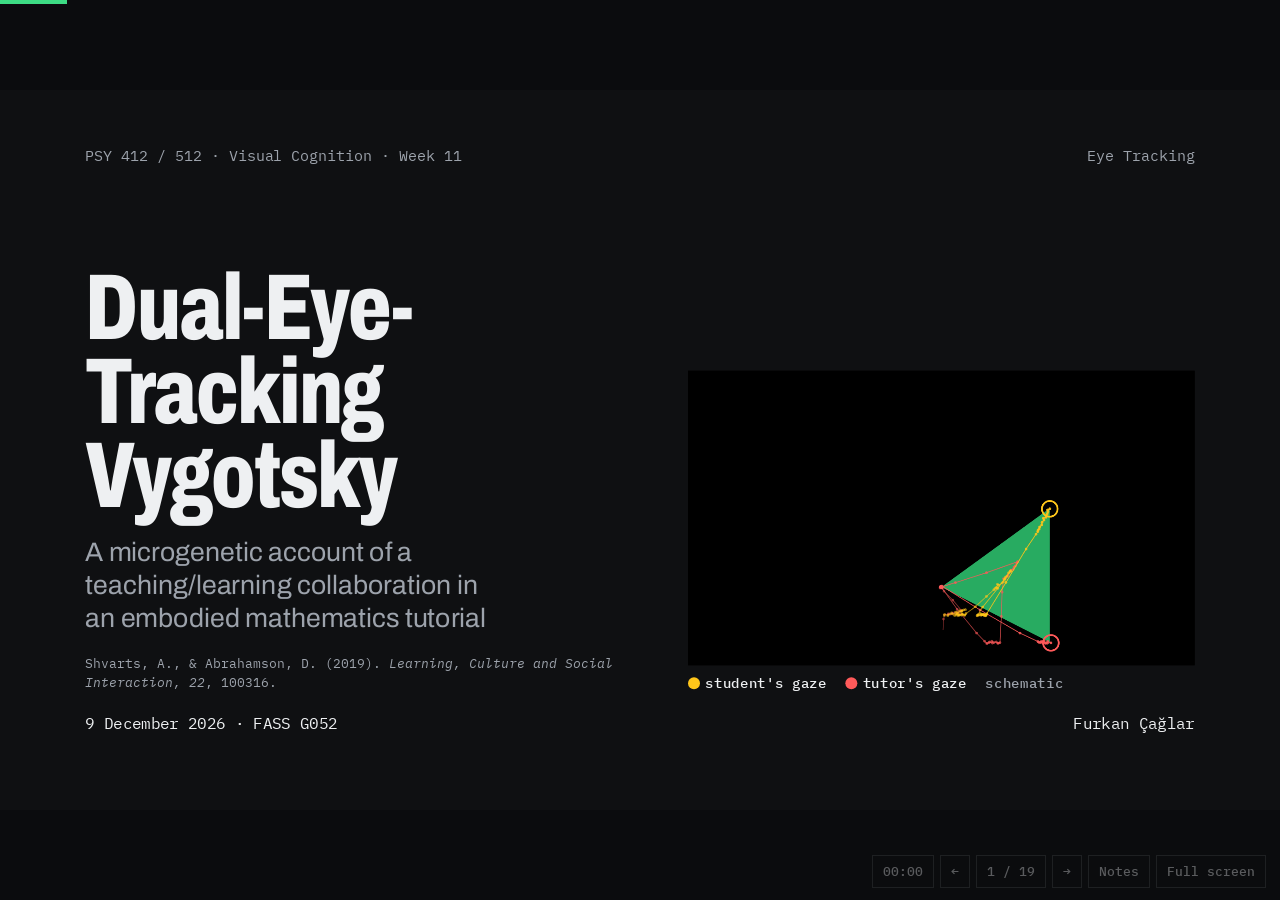
==== eye-tracking/index.html @ fb796c96 "feat: add PSY 512 interactive presentations Co-Authored-By: Claude Fable 5.2 <noreply@anthropic.com>" ====
<!doctype html>
<html lang="en" data-deck="psy512-duet">
<meta charset="utf-8">
<meta name="viewport" content="width=device-width, initial-scale=1">
<title>Dual-Eye-Tracking Vygotsky · Shvarts &amp; Abrahamson (2019)</title>
<link rel="preconnect" href="https://fonts.googleapis.com">
<link rel="preconnect" href="https://fonts.gstatic.com" crossorigin>
<link href="https://fonts.googleapis.com/css2?family=Archivo:wdth,wght@62..125,300..800&family=IBM+Plex+Mono:wght@400;500&display=swap" rel="stylesheet">
<link rel="stylesheet" href="../shared/deck.css">
<style>
  /* the paper's own colour code: student gaze yellow, tutor gaze red; triangle blue or green */
  :root { --accent: #0A7F45; --accent-d: #3DDC84; --second: #C8102E; --second-d: #FF5A5A; --stu: #9A6A00; --tut: #C8102E; --green: #2DBE6C; --blue: #2F6BFF; }
  .slide.dark { --stu: #FFC61A; --tut: #FF5A5A; }
  .stu { color: var(--stu); } .tut { color: var(--tut); }
  .dot { display: inline-block; width: 18px; height: 18px; border-radius: 50%; vertical-align: -2px; margin-right: 8px; }

  .cover { display: grid; grid-template-columns: 1fr 760px; gap: 64px; flex: 1; align-items: end; }
  .foot { display: flex; justify-content: space-between; font: 400 24px/1.3 var(--mono); }
  canvas.screen { background: #000; width: 100%; touch-action: none; }

  .road { display: grid; grid-template-columns: repeat(5, 1fr); border-top: 3px solid var(--ink); }
  .road div { padding: 20px 22px 0; border-left: 3px solid var(--ink); display: flex; flex-direction: column; gap: 10px; }
  .road div:first-child { border-left: 0; padding-left: 0; }
  .road b { font: 800 84px/.9 var(--display); font-stretch: 70%; color: var(--accent); }
  .road h3 { font: 700 34px/1.04 var(--display); font-stretch: 82%; }
  .road p { font: 400 22px/1.35 var(--body); color: var(--mute); }

  .forms { display: grid; grid-template-columns: 1fr 120px 1fr; align-items: stretch; gap: 0; }
  .forms .f { border: 3px solid var(--ink); padding: 26px 30px; display: flex; flex-direction: column; gap: 10px; }
  .forms .f.ideal { background: var(--ink); color: var(--paper); }
  .forms .f.ideal p { color: #C8CCD2; }
  .forms .f p { font: 400 25px/1.36 var(--body); color: var(--mute); }
  .forms .arrow { display: grid; place-items: center; font: 800 72px var(--display); color: var(--accent); }

  .graph { background: var(--card); border: 1px solid var(--rule); }
  .graph svg { display: block; width: 100%; height: 470px; }
  .graph .fx { transition: opacity .4s; }

  .mit { display: grid; grid-template-columns: 1fr; }
  .rq { width: 100%; border-collapse: collapse; }
  .rq th { text-align: left; font: 500 20px/1.3 var(--mono); color: var(--mute); padding: 0 28px 12px 0; border-bottom: 3px solid var(--ink); }
  .rq td { padding: 20px 28px 20px 0; border-bottom: 1px solid var(--rule); vertical-align: top; font: 400 27px/1.34 var(--body); }
  .rq td:first-child { font: 800 64px/.9 var(--display); font-stretch: 70%; color: var(--accent); width: 70px; }
  .rq td:nth-child(2) { font-weight: 650; width: 40%; }

  .chain { display: flex; align-items: center; gap: 14px; font: 500 22px var(--mono); flex-wrap: wrap; }
  .chain span { border: 2px solid var(--ink); padding: 12px 14px; }
  .chain span.t { background: var(--tut); border-color: var(--tut); color: #fff; }
  .chain span.s { background: #FFC61A; border-color: #FFC61A; color: #0F1012; }
  .chain i { font-style: normal; color: var(--mute); }

  .taskbar { display: flex; gap: 12px; align-items: center; flex-wrap: wrap; }
  .taskbar .chip { font-size: 19px; padding: 10px 14px; }
  .readout { font: 500 22px var(--mono); margin-left: auto; }
  .simhead { display: flex; justify-content: space-between; align-items: center; gap: 20px; }
  .legend { display: flex; gap: 28px; font: 500 21px var(--mono); align-items: center; }

  .talk { display: flex; flex-direction: column; gap: 10px; }
  .talk p { font: 400 25px/1.34 var(--body); padding: 12px 18px; max-width: 88%; }
  .talk .T { background: var(--tut); color: #fff; align-self: flex-start; }
  .talk .S { background: #FFC61A; color: #0F1012; align-self: flex-end; }
  .talk .note { font: 400 19px/1.4 var(--mono); color: var(--mute); padding: 0; max-width: none; }

  .model { width: 100%; border-collapse: collapse; table-layout: fixed; }
  .model th { text-align: left; vertical-align: bottom; padding: 0 20px 14px 0; border-bottom: 3px solid var(--ink); font: 700 34px/1.02 var(--display); font-stretch: 80%; }
  .model th small { display: block; font: 500 19px var(--mono); color: var(--accent); margin-bottom: 6px; }
  .model th:first-child, .model td:first-child { width: 210px; font: 500 20px/1.3 var(--mono); color: var(--mute); }
  .model td { padding: 16px 20px 16px 0; border-bottom: 1px solid var(--rule); vertical-align: top; font: 400 24px/1.32 var(--body); }
  .sync { height: 16px; background: var(--rule); position: relative; margin-top: 8px; }
  .sync i { position: absolute; left: 0; top: 0; bottom: 0; background: var(--accent); }
</style>

<main class="stage" id="stage">

  <!-- 1 · Cover -->
  <section class="slide dark" data-hook="cover">
    <div class="meta"><span>PSY 412 / 512 · Visual Cognition · Week 11</span><span>Eye Tracking</span></div>
    <div class="cover">
      <div class="stack" style="gap:28px">
        <h1 class="mega" style="font-size:140px">Dual-Eye-Tracking Vygotsky</h1>
        <p class="lede">A microgenetic account of a teaching/learning collaboration in an embodied mathematics tutorial</p>
        <p class="label">Shvarts, A., &amp; Abrahamson, D. (2019). <i>Learning, Culture and Social Interaction, 22</i>, 100316.</p>
      </div>
      <figure class="stack" style="gap:12px">
        <canvas class="screen" id="coverCv" width="1100" height="640"></canvas>
        <figcaption class="legend"><span><i class="dot" style="background:#FFC61A"></i>student's gaze</span><span><i class="dot" style="background:#FF5A5A"></i>tutor's gaze</span><span style="color:var(--mute)">schematic</span></figcaption>
      </figure>
    </div>
    <div class="foot"><span data-edit="date">9 December 2026 · FASS G052</span><span data-edit="name">Furkan Çağlar</span></div>
    <aside class="notes">Two people look at the same triangle. One moves it, one watches. The yellow and red trails are where each of them is looking. The paper's whole argument is in the relationship between those two trails.</aside>
  </section>

  <!-- 2 · Overview -->
  <section class="slide">
    <div class="meta"><span>The paper</span><span>A qualitative case study with two eye trackers</span></div>
    <h2 class="title">When a tutor watches a student think, where do the tutor's eyes go?</h2>
    <p class="lede">One eye tracker shows where a person looks. Two, on the same screen, show a relationship.</p>
    <div class="spacer"></div>
    <div class="road">
      <div><b>1</b><h3>Background</h3><p>Vygotsky, expert vision, embodied design, joint attention</p></div>
      <div><b>2</b><h3>Question</h3><p>Is teaching/learning one coupled system? What would that look like in gaze?</p></div>
      <div><b>3</b><h3>Method</h3><p>Dual eye tracking, four dyads, one triangle</p></div>
      <div><b>4</b><h3>Results</h3><p>Four phases, from following to reframing</p></div>
      <div><b>5</b><h3>Discussion</h3><p>The micro-zone of proximal development, and what to doubt</p></div>
    </div>
    <div class="spacer"></div>
    <aside class="notes">This paper is different from the others this week: it is not a cognitive-psychology experiment with conditions and statistics. It is a frame-by-frame qualitative analysis of four tutoring sessions, used to put empirical flesh on a hundred-year-old theory. I follow the standard order, and you will do the task yourselves before seeing the results.</aside>
  </section>

  <!-- 3 · Vygotsky -->
  <section class="slide">
    <div class="meta"><span>Background 1</span><span>Vygotsky's claim</span></div>
    <h2 class="title">Learning is something two people do together.</h2>
    <div class="forms">
      <div class="f"><span class="label">Real form · naive</span><h3 class="h3">How the learner perceives and acts now</h3><p>“The triangle turns green somewhere around here.”</p></div>
      <div class="arrow">→</div>
      <div class="f ideal"><span class="label" style="color:#9DA3AC">Ideal form · cultural</span><h3 class="h3">How the culture perceives and acts</h3><p>“Those are the points equidistant from a point and a line. A parabola.”</p></div>
    </div>
    <div class="cols c3" style="flex:0; margin-top:12px">
      <div class="cell" data-step="1"><span class="n">Idea 1 · the gardener</span><p><b>Teach by arranging the environment.</b> You do not grow a plant by pulling on it.</p></div>
      <div class="cell" data-step="2"><span class="n">Idea 2 · collaboration</span><p><b>Ideal forms first exist between people</b>, then become the individual's own.</p></div>
      <div class="cell" data-step="3"><span class="n">Zone of proximal development</span><p>What the learner <b>can do with someone</b>, but not yet alone.</p></div>
    </div>
    <p class="src" data-step="3">The problem for a century: nobody could observe how the tutor and the student were each perceiving the situation while it happened.</p>
    <aside class="notes">Real and ideal are meant narrowly here: the starting and the target way of perceiving and acting. Vygotsky's two lines of thought both matter for this study: the task environment is designed so that the student can discover the rule herself (the gardener), and yet a tutor is indispensable (collaboration). The authors' motivation: these claims were never tested at the level of perception, because there was no instrument. Dual eye tracking is the instrument.</aside>
  </section>

  <!-- 4 · Looking is not seeing -->
  <section class="slide" data-hook="graph">
    <div class="meta"><span>Background 2</span><span>Education changes perception</span></div>
    <h2 class="title">Looking is not seeing.</h2>
    <div class="cols" style="grid-template-columns: 820px 1fr">
      <div class="stack" style="gap:14px">
        <div class="graph"><svg id="graphSvg" viewBox="0 0 820 470"></svg></div>
        <div class="row"><div class="seg" data-seg="who"><button data-v="nov" aria-pressed="true">Novice</button><button data-v="exp">Expert</button><button data-v="none">No gaze</button></div><span class="label">Illustration of the cited findings, not recorded data</span></div>
      </div>
      <div class="stack">
        <ul class="list">
          <li><b>Same picture, different objects.</b> Novices attend to a line's local details; experts to slope and intercepts.</li>
          <li data-step="1"><b>Showing learners an expert's gaze helps</b> in radiology and zoology: where to look.</li>
          <li data-step="2"><b>It does not help</b> in geometry and problem solving. There the hard part is <b>how to see</b>.</li>
          <li data-step="3" class="accent"><b style="color:inherit">So an ideal form of perception cannot simply be pointed at.</b></li>
        </ul>
      </div>
    </div>
    <p class="src">Arcavi (2003); Gegenfurtner et al. (2011); van Gog et al. (2009), as reviewed in Shvarts &amp; Abrahamson (2019), §2.2.</p>
    <aside class="notes">Toggle novice and expert. The dots are an illustration of what the cited eye-tracking studies report. This is the link to the rest of week 11: eye movements show selection, but two people can fixate the same point and see different things. The key move for this paper: gaze-modelling works where the task is to find the right location, and fails where the task is to construe the display differently. That sets up the claim that mathematical perception has to be grown through the learner's own activity.</aside>
  </section>

  <!-- 5 · Embodied design -->
  <section class="slide" data-hook="mit">
    <div class="meta"><span>Background 3</span><span>Try it · the Mathematics Imagery Trainer</span></div>
    <h2 class="title">First learn the movement. Then name it.</h2>
    <div class="cols" style="grid-template-columns: 820px 1fr">
      <div class="stack" style="gap:12px">
        <canvas class="screen" id="mitCv" width="820" height="520" style="width:820px"></canvas>
        <span class="label">Drag the two markers. Find one green position, then find three more.</span>
      </div>
      <div class="stack">
        <p class="body">The screen is green only at one hidden ratio. To keep it green while moving, the hands must travel at <b>different speeds</b>.</p>
        <div class="cell" data-step="1"><span class="n">Action-based design</span><p>Step 1: <b>solve a movement problem</b> with no symbols on screen. Step 2: the tutor brings in the mathematics to describe what the body already does.</p></div>
        <div class="cell" data-step="2"><span class="n">Attentional anchor</span><p>An <b>imagined structure</b> the learner invents to steer the movement, for example the gap between the hands. It shows up as a <b>stable, repeating eye-movement pattern</b>.</p></div>
      </div>
    </div>
    <p class="src">After Abrahamson &amp; Trninic (2011), Fig. 1 in the paper. This demo uses a 1:2 ratio.</p>
    <aside class="notes">Let someone find green by trial and error. The naive strategy, keeping a fixed distance between the hands, fails as soon as you move up. Students who succeed start looking at something that is not drawn anywhere, such as the interval between the hands growing as it rises. That invented perceptual object is the attentional anchor, and it is the central construct for the results: the authors identify it from repeating saccade patterns.</aside>
  </section>

  <!-- 6 · Joint attention -->
  <section class="slide">
    <div class="meta"><span>Background 4</span><span>Joint action and joint attention</span></div>
    <h2 class="title">How do two people end up looking at the same thing?</h2>
    <div class="cols c2">
      <div class="stack">
        <div class="cell"><span class="n">The classic answer</span><h3 class="h3">Gaze following</h3><p>I check your eyes, work out what you are attending to, and look there.</p></div>
        <div class="cell" data-step="1"><span class="n">What dual eye tracking found</span><h3 class="h3">Watching the hands</h3><p>Infants and parents reach joint attention mostly by <b>looking at the object the other is handling</b>. No mind-reading needed.</p></div>
      </div>
      <div class="stack" data-step="2">
        <ul class="list">
          <li><b>Observers predict.</b> Watching someone act, the eyes arrive ahead of the hand.</li>
          <li><b>Learning is better when the learner leads</b> joint attention and the adult follows.</li>
          <li><b>Experts and novices drift toward each other</b> when they play Tetris together.</li>
        </ul>
        <p class="quote" data-step="3">The paper's strong claim: tutoring always rests on this silent sensorimotor coordination, even when nothing visible is happening.</p>
      </div>
    </div>
    <p class="src">Yu &amp; Smith (2016, 2017); Flanagan &amp; Johansson (2003); Tomasello &amp; Farrar (1986); Jermann et al. (2010), as reviewed in §2.4.</p>
    <aside class="notes">Two routes to joint attention. The second route matters here: the partner's action on an object is a simple, ecologically available cue. Add anticipation: when we watch an action, our gaze leads it. The authors combine these into 'intersubjective coupling of perception-action systems': student and tutor as one distributed system. The last line is the hypothesis the empirical part is meant to support.</aside>
  </section>

  <!-- 7 · Research questions -->
  <section class="slide">
    <div class="meta"><span>Research questions</span><span>§2.5</span></div>
    <h2 class="title sm">What evidence of coupling can be found in two people's gaze, and what does it do for learning?</h2>
    <table class="rq">
      <tr><th></th><th>If the theory is right, we should see…</th><th>…which would stand for</th></tr>
      <tr><td>1</td><td>Student and tutor eye movements that are sometimes alike and sometimes not</td><td><b>Real vs. ideal forms</b> of perceiving the same display</td></tr>
      <tr data-step="1"><td>2</td><td>Their gaze becoming synchronous and landing on the same place</td><td><b>Joint attention</b>: how it starts and how it is kept</td></tr>
      <tr data-step="2"><td>3</td><td>The tutor's gaze tied to what the student's hand is doing</td><td><b>Coupling</b> of the two into a single system</td></tr>
    </table>
    <p class="body" data-step="3" style="color:var(--mute)">No hypotheses to reject and no conditions to compare. These are things to look for.</p>
    <aside class="notes">The authors call the model neo-Vygotskian: pedagogical interaction as dynamical coupling between two perception-action systems. The three questions are operationalisations rather than testable predictions. That is worth saying out loud, because it shapes how much the results can show.</aside>
  </section>

  <!-- 8 · Method -->
  <section class="slide">
    <div class="meta"><span>Method</span><span>§3</span></div>
    <h2 class="title">Two pairs of goggles, one screen.</h2>
    <div class="cols c2">
      <div class="stack">
        <ul class="list tight">
          <li><b>Instrument:</b> two head-mounted Pupil Labs eye trackers, 60 Hz (one sample every ~17 ms), scene camera 30 Hz</li>
          <li><b>Novelty:</b> both gaze paths drawn onto one video of the shared screen, with hands and gestures</li>
          <li><b>Participants:</b> four psychology undergraduates, 17–21, no memory of the parabola definition</li>
          <li><b>Tutors were told:</b> help, but never give the solution</li>
        </ul>
        <div class="stack" style="gap:10px" data-step="1">
          <span class="label">Four dyads from four students: each first student then tutors the next</span>
          <div class="chain"><span class="t">Researcher</span><i>tutors</i><span class="s">Student 1</span><i>then tutors</i><span class="s">Student 2</span><i>× 2</i></div>
        </div>
      </div>
      <div class="stack" data-step="2">
        <h3 class="h3">Task and analysis</h3>
        <ul class="list tight">
          <li><b>Stage 1:</b> “Make the triangle green”, then “move it so it stays green”. <small>The only stage analysed in this paper</small></li>
          <li><b>Stage 2:</b> axes appear; work out the formula of the curve</li>
          <li><b>Stage 3:</b> a grid; predict green points from the formula</li>
          <li><b>Analysis:</b> micro-ethnography. Frame by frame through video, audio and both gaze paths. The unit is <b>the dyad</b>, not the individual.</li>
        </ul>
      </div>
    </div>
    <p class="src">Calibration: 5 points each, before the task. The student moves the triangle with a finger on a touchpad.</p>
    <aside class="notes">Give the numbers plainly, they matter for the critique. Sixty hertz means 17 milliseconds between samples. The chain design is clever: a student who has just learned the task becomes the tutor, so there are four dyads, two with the researcher as tutor and two with a peer. The authors report the same phases in all four. No quantitative coding is reported. Next slide: you do stage 1.</aside>
  </section>

  <!-- 9 · The task -->
  <section class="slide dark" data-hook="task">
    <div class="meta"><span>Try it · Stage 1 of the study</span><span>I am the tutor. I will not tell you the rule.</span></div>
    <h2 class="title sm" id="taskTitle">Make the triangle green. Then move it so it stays green.</h2>
    <canvas class="screen" id="taskCv" width="1664" height="640" style="height:640px"></canvas>
    <div class="taskbar">
      <button class="chip" id="tTrace" aria-pressed="false">Leave a trace</button>
      <button class="chip" id="tGeo" aria-pressed="false">Reveal the geometry</button>
      <button class="chip" id="tAxes" aria-pressed="false">Stage 2 · axes</button>
      <button class="chip" id="tGaze" aria-pressed="false" title="Experimental: webcam gaze estimate. Needs camera permission.">Webcam gaze</button>
      <button class="chip" id="tReset">Reset</button>
      <span class="label" id="tGazeMsg"></span>
      <span class="readout" id="tRead">green for 0.0 s · best 0.0 s</span>
    </div>
    <aside class="notes">Hand the mouse or the touchpad to a volunteer; drag the top corner. Say only the two instructions from the study. Encourage, ask them to go faster or smoother, and wait. When they are fluent, ask the paper's question: 'Could you think about the triangle? How do you keep it green?' Then switch on the trace: the green points draw a parabola. Reveal the geometry: the triangle is green when it is isosceles, the moving corner equally far from the fixed point and from the line below. Webcam gaze is optional and rough: it draws the volunteer's last two seconds of gaze in yellow, like the paper's figures.</aside>
  </section>

  <!-- 10 · Reading the data -->
  <section class="slide dark" data-hook="trail">
    <div class="meta"><span>Method · Fig. 3</span><span>Try it · your mouse is the eye</span></div>
    <h2 class="title">How to read a gaze path.</h2>
    <div class="cols" style="grid-template-columns: 1040px 1fr">
      <canvas class="screen" id="trailCv" width="1040" height="600" style="width:1040px; cursor:crosshair"></canvas>
      <div class="stack">
        <ul class="list">
          <li><b>The circle</b> is where the eye is now.</li>
          <li><b>The line</b> is the last two seconds.</li>
          <li><b>Each dot is one sample</b>, 17 ms apart.</li>
          <li data-step="1"><b>Dots piled into a knot:</b> a fixation.</li>
          <li data-step="1"><b>Dots strung out evenly:</b> smooth pursuit of something moving.</li>
          <li data-step="1"><b>A long bare line:</b> a saccade.</li>
        </ul>
        <p class="label" id="trailRead"></p>
      </div>
    </div>
    <aside class="notes">Move the mouse over the black area as if it were an eye: rest, follow something slowly, jump. The trail is drawn exactly the way the paper draws gaze: sixty samples a second, two seconds of history. Three signatures to remember for the results: knots are fixations, evenly spaced dots are pursuit, long gaps are saccades. Every result figure in the paper is a still of two such trails, yellow for the student and red for the tutor.</aside>
  </section>

  <!-- 11 · Phase 1 -->
  <section class="slide dark" data-hook="p1">
    <div class="meta"><span>Results · Phase 1 of 4</span><span>Convergence</span></div>
    <h2 class="title sm">The tutor's eyes ride on the student's hand.</h2>
    <div class="cols" style="grid-template-columns: 1040px 1fr">
      <div class="stack" style="gap:12px">
        <canvas class="screen" id="p1Cv" width="1100" height="640" style="width:1040px"></canvas>
        <div class="simhead"><div class="seg" data-seg="p1"><button data-v="both" aria-pressed="true">Both</button><button data-v="stu">Student</button><button data-v="tut">Tutor</button></div><span class="label">Schematic reconstruction of Figs. 6–8 · lag exaggerated</span></div>
      </div>
      <div class="stack">
        <p class="body">The student hunts for green spots. The triangle is mostly blue.</p>
        <ul class="list tight">
          <li data-step="1"><b>Tutor's gaze trails the student's by ~17 ms</b>, sometimes 30–60. <small>A reaction to a new stimulus takes 80–150 ms</small></li>
          <li data-step="2"><b>The student's eyes plan:</b> jump ahead, wait ~600 ms, then the hand follows.</li>
          <li data-step="3"><b>At a surprise turn</b> the tutor falls 200–300 ms behind, then locks on again.</li>
        </ul>
        <p class="body accent" data-step="4"><b>Joint attention comes out of joint action.</b> The student leads; the tutor is tuned to the real form.</p>
      </div>
    </div>
    <aside class="notes">In this phase the two gaze paths are nearly on top of each other. The authors' argument: a lag far shorter than saccadic reaction time means the tutor is anticipating, not reacting. The tutor is not reading the student's eyes; both are coupled to the same moving object, which acts like an extension of the student's body. Switch to student only to show the look-ahead: gaze goes to where the triangle will be moved. Keep in mind for the critique: 17 milliseconds is exactly one sample.</aside>
  </section>

  <!-- 12 · Phase 2 -->
  <section class="slide dark" data-hook="p2">
    <div class="meta"><span>Results · Phase 2 of 4</span><span>Divergence</span></div>
    <h2 class="title sm">Same triangle. The tutor starts seeing something else.</h2>
    <div class="cols" style="grid-template-columns: 1040px 1fr">
      <div class="stack" style="gap:12px">
        <canvas class="screen" id="p2Cv" width="1100" height="640" style="width:1040px"></canvas>
        <div class="simhead"><div class="seg" data-seg="p2"><button data-v="both" aria-pressed="true">Both</button><button data-v="stu">Student</button><button data-v="tut">Tutor</button></div><span class="label">Schematic reconstruction of Fig. 9</span></div>
      </div>
      <div class="stack">
        <p class="body">The student can now find green, shakily. No rule yet.</p>
        <ul class="list tight">
          <li data-step="1"><span class="stu"><b style="color:inherit">Student:</b></span> smooth pursuit of the corner being moved.</li>
          <li data-step="2"><span class="tut"><b style="color:inherit">Tutor:</b></span> quick back-and-forth saccades <b>along the median or a side</b>, restarting from wherever the student puts the corner.</li>
          <li data-step="3">An <b>“inert” attentional anchor</b>: the eye pattern of someone keeping it isosceles, without moving anything.</li>
        </ul>
        <p class="body accent" data-step="4"><b>Out of sync in perception, still coupled in action.</b> One sees “green”, the other sees “isosceles”.</p>
      </div>
    </div>
    <aside class="notes">This is the paper's most interesting observation. As soon as the triangle is green, the tutor's gaze stops following and starts measuring: saccades from the moving vertex down the median or along a side, as if checking the two equal lengths. The tutor is rehearsing how she would do it herself. Real and ideal forms now coexist in the same activity. The authors speculate about the function: the tutor keeps comparing the student's performance to the ideal and waits for the right moment to step in.</aside>
  </section>

  <!-- 13 · Phase 3 -->
  <section class="slide dark" data-hook="p3">
    <div class="meta"><span>Results · Phase 3 of 4</span><span>Embodied discovery</span></div>
    <h2 class="title sm">The student's eyes find a structure of their own.</h2>
    <div class="cols" style="grid-template-columns: 1040px 1fr">
      <div class="stack" style="gap:12px">
        <canvas class="screen" id="p3Cv" width="1100" height="640" style="width:1040px"></canvas>
        <div class="simhead"><div class="seg" data-seg="p3"><button data-v="both" aria-pressed="true">Both</button><button data-v="stu">Student</button><button data-v="tut">Tutor</button></div><span class="label">Schematic reconstruction of Figs. 10–11</span></div>
      </div>
      <div class="stack">
        <p class="body">The tutor only encourages: “faster”, “smoother”. Never says where to look.</p>
        <ul class="list tight">
          <li data-step="1"><b>Movement becomes fluent</b>, quicker and more accurate.</li>
          <li data-step="2"><span class="stu"><b style="color:inherit">Student:</b></span> pursuit gives way to <b>repeating saccades</b> along the median or a side. An attentional anchor has formed.</li>
          <li data-step="3"><b>Not the tutor's pattern.</b> In one dyad the student runs the median while the tutor checks one side, then the other.</li>
        </ul>
        <p class="body accent" data-step="4"><b>The environment did the teaching.</b> The student knows how, but cannot yet say what.</p>
      </div>
    </div>
    <aside class="notes">The student arrives at an anchor through her own practice inside the designed task: Vygotsky's gardener. Important detail: the student's and tutor's anchors need not be the same pattern. What has to be shared in the end is the mathematical meaning, not the scan path. Having an anchor does not mean being aware of the rule, which is why phase 4 is needed.</aside>
  </section>

  <!-- 14 · Phase 4 -->
  <section class="slide">
    <div class="meta"><span>Results · Phase 4 of 4</span><span>Conceptual discovery</span></div>
    <h2 class="title sm">One question, asked at the right moment. Or too soon.</h2>
    <div class="cols c2">
      <div class="stack">
        <span class="tag accent">Dyad 1 · it works</span>
        <div class="talk">
          <p class="T">“Could you think about the triangle?”</p>
          <p class="S" data-step="1">Not equilateral… isosceles. “Two sides of equal length.”</p>
          <p class="note" data-step="1">She names the rule first and only then looks along the sides.</p>
        </div>
        <p class="body" data-step="2">The tutor points at nothing. She <b>reframes</b> what the student is already looking at.</p>
      </div>
      <div class="stack" data-step="3">
        <span class="tag second">Dyad 2 · too early</span>
        <div class="talk">
          <p class="T">“Can you think of a rule that keeps it green?”</p>
          <p class="S">“This angle will be the same.”</p>
          <p class="T">Even at the bottom, where it is almost a line?</p>
          <p class="S">“Let me check it!”</p>
          <p class="note">Her anchor worked on the left and right branches only. More practice across the bottom; the next prompt succeeds.</p>
        </div>
      </div>
    </div>
    <p class="body" data-step="4" style="border-top:3px solid var(--ink); padding-top:16px"><b class="accent">Micro-zone of proximal development:</b> the moment when the body already has the solution and one prompt can turn it into a concept.</p>
    <p class="src">Dialogue shortened from the transcripts in §4.4.</p>
    <aside class="notes">Two cases make the argument. In the first, the student is fluent, has an anchor, and a question about 'the triangle' as a whole is enough: the concept was already there in action. In the second the tutor asks before the student has integrated the bottom of the curve into the same movement scheme; she gives a non-normative rule about an angle, and the tutor sends her back to practise. The authors read the failure as the tutor not attending to the student's micro-history. The term they introduce is the micro-zone of proximal development.</aside>
  </section>

  <!-- 15 · Model -->
  <section class="slide">
    <div class="meta"><span>Discussion in the paper</span><span>The model in one table</span></div>
    <h2 class="title sm">Teaching and learning as one system with two pairs of eyes.</h2>
    <table class="model">
      <tr><th></th><th><small>Phase 1</small>Convergence</th><th><small>Phase 2</small>Divergence</th><th><small>Phase 3</small>Embodied discovery</th><th><small>Phase 4</small>Conceptual discovery</th></tr>
      <tr><td>Student's eyes</td><td>Follow the corner, plan ahead</td><td>Follow the corner</td><td>Own anchor: saccades along median or side</td><td>Stay on the anchor; look at the sides after naming the rule</td></tr>
      <tr><td>Tutor's eyes</td><td>Lock onto the student's action</td><td>Ideal-form anchor, launched from the student's corner</td><td>Keep their own anchor, watch for fluency</td><td>Follow closely</td></tr>
      <tr><td>Tutor says</td><td>Almost nothing</td><td>Almost nothing</td><td>“Faster”, “smoother”</td><td>One reframing question</td></tr>
      <tr><td>Gaze in sync?</td><td>High<div class="sync"><i style="width:92%"></i></div></td><td>Low<div class="sync"><i style="width:22%"></i></div></td><td>Low; patterns may differ<div class="sync"><i style="width:30%"></i></div></td><td>Shared in meaning, not in path<div class="sync"><i style="width:55%"></i></div></td></tr>
    </table>
    <p class="body" data-step="1"><b>Throughout, the tutor's perception stays tied to the student's action.</b> That constant link, not matching gaze, is what the authors call coupling.</p>
    <p class="src">Sync bars are my qualitative summary; the paper reports no synchrony measure.</p>
    <aside class="notes">The summary the paper builds toward. Synchrony of gaze is high only at the start. What persists across all four phases is that the tutor's eye movements depend on what the student's hand is doing. The authors conclude that the two form a single distributed system, and that the tutor's silent tracking is what lets her find the micro-zone. Note the honest label on the bars.</aside>
  </section>

  <!-- 16 · Implications -->
  <section class="slide">
    <div class="meta"><span>Discussion in the paper</span><span>Educational applications</span></div>
    <h2 class="title">Reframe attention. Do not redirect it.</h2>
    <div class="cols c3" style="flex:0">
      <div class="cell"><span class="n">For tutors</span><p><b>Watch the action before you speak.</b> The useful prompt works on what the learner is already looking at.</p></div>
      <div class="cell" data-step="1"><span class="n">For interface cues</span><p>Arrows, highlights and animations <b>move attention to a new place</b>. The paper suggests giving new meaning to the current place instead.</p></div>
      <div class="cell" data-step="2"><span class="n">For educational technology</span><p>Many screens and adaptive systems can <b>break the shared operational point</b> that joint attention grows from.</p></div>
    </div>
    <p class="quote" data-step="3" style="margin-top:40px">Open, by the authors' own account: when does this coupling arise, in which other settings, and how often does reframing actually work?</p>
    <aside class="notes">The practical message is a design principle, and it is one I find directly relevant to interface design and to HCI: most attention-guiding techniques redirect. The authors also say why automated tutors struggle with this genre: the right intervention depends on the moment-to-moment history of the learner's movement. They end with the limits of generality, which leads into the critique.</aside>
  </section>

  <!-- 17 · Critique -->
  <section class="slide">
    <div class="meta"><span>Critical reading</span><span>Limits · click any line to edit</span></div>
    <h2 class="title">What I would push back on.</h2>
    <ul class="list">
      <li data-edit="c1">Four dyads and a handful of chosen stills. No counts of how often each pattern occurred, no second coder.</li>
      <li data-edit="c2">The headline lag, ~17 ms, is exactly one sample at 60 Hz. That is the instrument's resolution, not a measured anticipation.</li>
      <li data-edit="c3">In two dyads the tutor is the first author, who knows the hypothesis. In the other two the tutor learned the task minutes earlier.</li>
      <li data-edit="c4">“Seeing it as isosceles” is read off a saccade pattern. The same pattern could be checking, habit, or boredom.</li>
      <li data-edit="c5">“Reframing beats redirecting” rests on one success and one failure, with no redirecting condition and no learning measure.</li>
      <li data-edit="c6">Vygotsky wrote about children's development; these are adults in a lab doing a designed task for a few minutes.</li>
    </ul>
    <aside class="notes">Starting points; rewrite them in your own words, they save automatically in this browser. The second point is the sharpest technically: with 60 Hz sampling and a 30 Hz scene video, a one-sample lag cannot distinguish prediction from perfect tracking. The authors themselves call the evidence idiosyncratic to their lab setting. A fair counterpoint to keep ready: the paper's stated aim is a method and an exemplification, not an effect size.</aside>
  </section>

  <!-- 18 · Discussion -->
  <section class="slide dark">
    <div class="meta"><span>Discussion</span><span>Click a question to edit</span></div>
    <h2 class="title">Questions for the room.</h2>
    <ol class="qs">
      <li data-edit="q1">The tutor's gaze follows within 17–60 ms. Is she predicting the student, or just tracking a moving object like anyone would?</li>
      <li data-edit="q2">Can an eye-movement pattern show what someone understands, or only where they look?</li>
      <li data-edit="q3">Interfaces guide attention with highlights and arrows. When does a cue help, and when does it replace the seeing?</li>
      <li data-edit="q4">Could an AI tutor with an eye tracker find the “micro-zone”? What would it need besides gaze?</li>
    </ol>
    <p class="src">Other readings this week: Zhaoping (2026), vision as looking and seeing through a bottleneck · Korda et al. (2024), eye behaviour coupled to imagery · Wynn et al. (2020), gaze reinstatement · Takamura et al. (2026), eye movements in aphantasia.</p>
    <aside class="notes">Replace with your own questions before class. Q1 and Q2 are methodological. Q3 and Q4 are where the paper meets design and HCI. Bridge to the other readings: Zhaoping separates looking from seeing at the level of the visual system; this paper separates them at the level of culture. Korda et al. describe eyes coupled to one's own imagery; here the tutor's eyes are coupled to someone else's action.</aside>
  </section>

  <!-- 19 · End -->
  <section class="slide">
    <div class="meta"><span>Reference</span><span>Thank you</span></div>
    <div class="spacer"></div>
    <h2 class="statement">Two people can look at one triangle and see two different things.</h2>
    <p class="lede">Teaching, on this account, is waiting for the moment when one question closes the gap.</p>
    <div class="spacer"></div>
    <p class="label" style="max-width:1500px">Shvarts, A., &amp; Abrahamson, D. (2019). Dual-eye-tracking Vygotsky: A microgenetic account of a teaching/learning collaboration in an embodied-interaction technological tutorial for mathematics. <i>Learning, Culture and Social Interaction, 22</i>, 100316. https://doi.org/10.1016/j.lcsi.2019.05.003 · All gaze animations are schematic reconstructions; no figure is reproduced from the paper.</p>
    <aside class="notes">One-line takeaway, then open the floor.</aside>
  </section>

</main>

<script src="../shared/deck.js"></script>
<script>
(() => {
  const { $, $$, seg, loop, pt, css } = Deck;
  const NS = "http://www.w3.org/2000/svg";
  const el = (tag, attrs = {}, parent) => { const e = document.createElementNS(NS, tag); for (const k in attrs) e.setAttribute(k, attrs[k]); if (parent) parent.appendChild(e); return e; };
  const STU = "#FFC61A", TUT = "#FF5A5A", GREEN = "#2DBE6C", BLUE = "#2F6BFF";
  const dist = (a, b) => Math.hypot(a.x - b.x, a.y - b.y);
  const lerp = (a, b, k) => ({ x: a.x + (b.x - a.x) * k, y: a.y + (b.y - a.y) * k });

  /* ---------- the parabola task: A is the focus, B sits under C on the directrix ---------- */
  function geometry(w, h, focusUp = 120) {
    const A = { x: w / 2, y: h - 50 - focusUp }, dirY = h - 50, f = focusUp / 2;
    return {
      A, dirY,
      B: C => ({ x: C.x, y: dirY }),
      curveY: x => (A.y + f) - (x - A.x) ** 2 / (4 * f),
      err: C => dist(C, A) - (dirY - C.y),
      green: (C, tol = 9) => C.y < dirY - 4 && Math.abs(dist(C, A) - (dirY - C.y)) < tol
    };
  }
  function drawTriangle(x, g, C, opt = {}) {
    const B = g.B(C), on = g.green(C, opt.tol);
    x.beginPath(); x.moveTo(g.A.x, g.A.y); x.lineTo(B.x, B.y); x.lineTo(C.x, C.y); x.closePath();
    x.fillStyle = on ? GREEN : BLUE; x.globalAlpha = .9; x.fill(); x.globalAlpha = 1;
    return on;
  }
  /* a gaze path drawn the way the paper draws it: last 2 s, one dot per sample, circle at "now" */
  function drawTrail(x, trail, now, col, span = 2000) {
    while (trail.length && now - trail[0].t > span) trail.shift();
    if (!trail.length) return;
    x.lineWidth = 2; x.strokeStyle = col; x.fillStyle = col;
    for (let i = 1; i < trail.length; i++) {
      x.globalAlpha = .15 + .75 * (1 - (now - trail[i].t) / span);
      x.beginPath(); x.moveTo(trail[i - 1].x, trail[i - 1].y); x.lineTo(trail[i].x, trail[i].y); x.stroke();
      x.beginPath(); x.arc(trail[i].x, trail[i].y, 3, 0, 7); x.fill();
    }
    x.globalAlpha = 1; const p = trail[trail.length - 1];
    x.lineWidth = 4; x.beginPath(); x.arc(p.x, p.y, 17, 0, 7); x.stroke();
  }

  /* ---------- schematic gaze simulations for phases 1–3 ---------- */
  function sim(cv, phase) {
    const x = cv.getContext("2d"), W = cv.width, H = cv.height, g = geometry(W, H);
    const trails = { stu: [], tut: [] }; let t = 0, show = "both";
    const Cat = tt => {
      if (phase === 1) return { x: W / 2 + 390 * Math.sin(tt / 2300) * Math.cos(tt / 5100), y: 290 + 190 * Math.sin(tt / 1500 + 1) };
      const px = W / 2 + 350 * Math.sin(tt / (phase === 2 ? 2700 : 1900));
      return { x: px, y: g.curveY(px) + (phase === 2 ? 12 * Math.sin(tt / 240) : 0) };
    };
    const mid = C => lerp(g.A, g.B(C), .5);
    /* a saccade cycle: hop between moving targets, ~40 ms in flight, then fixate */
    const cycler = (targets, fix) => { let i = 0, t0 = 0; return (tt, C) => { if (tt - t0 > fix) { i = (i + 1) % targets.length; t0 = tt; } const a = targets[(i + targets.length - 1) % targets.length](C), b = targets[i](C); return lerp(a, b, Math.min(1, (tt - t0) / 40)); }; };
    const medianScan = cycler([C => C, mid], 250), sidesScan = cycler([C => C, () => g.A, C => g.B(C)], 230), stuScan = cycler([C => C, mid], 270);
    let ahead = null;
    function gaze(tt) {
      const C = Cat(tt), j = () => (Math.random() - .5) * 5; let s, u;
      if (phase === 1) {
        const k = tt % 6000;                       // every 6 s the student looks ahead for 600 ms
        if (k > 3600 && k < 4200) { ahead = ahead || Cat(tt + 1300); s = ahead; u = Cat(tt - 60); }
        else { ahead = null; s = C; u = Cat(tt - (k >= 4200 && k < 4700 ? 260 : 60)); }
      } else if (phase === 2) { s = C; u = medianScan(tt, C); }
      else { s = stuScan(tt, C); u = sidesScan(tt, C); }
      return { C, s: { x: s.x + j(), y: s.y + j() }, u: { x: u.x + j(), y: u.y + j() } };
    }
    const l = loop((_, dt) => {
      const steps = Math.max(1, Math.round(dt / 16.7));
      let G; for (let i = 0; i < steps; i++) { t += 16.7; G = gaze(t); trails.stu.push({ ...G.s, t }); trails.tut.push({ ...G.u, t }); }
      x.fillStyle = "#000"; x.fillRect(0, 0, W, H);
      drawTriangle(x, g, G.C, { tol: 16 });
      if (show !== "stu") drawTrail(x, trails.tut, t, TUT);
      if (show !== "tut") drawTrail(x, trails.stu, t, STU);
    });
    return { start: l.start, stop: l.stop, show(v) { show = v; } };
  }
  [1, 2, 3].forEach(p => { const s = sim($(`#p${p}Cv`), p); seg($(`[data-seg="p${p}"]`), s.show); Deck.on("p" + p, { enter: s.start, leave: s.stop }); });
  (() => { const s = sim($("#coverCv"), 3); Deck.on("cover", { enter: s.start, leave: s.stop }); })();

  /* ---------- slide 4: novice vs expert on a line graph ---------- */
  (() => {
    const svg = $("#graphSvg"), ink = "var(--ink)";
    el("path", { d: "M90 30 V400 H780", fill: "none", stroke: ink, "stroke-width": 3 }, svg);
    for (let i = 1; i <= 6; i++) { el("line", { x1: 90 + i * 100, y1: 400, x2: 90 + i * 100, y2: 410, stroke: ink, "stroke-width": 2 }, svg); if (i <= 3) el("line", { x1: 80, y1: 400 - i * 100, x2: 90, y2: 400 - i * 100, stroke: ink, "stroke-width": 2 }, svg); }
    el("path", { d: "M90 330 L760 95", stroke: ink, "stroke-width": 5, fill: "none" }, svg);
    const t = el("text", { x: 770, y: 440, "text-anchor": "end", "font-family": "IBM Plex Mono", "font-size": 18, fill: "var(--mute)" }, svg); t.textContent = "x";
    const groups = {};
    const fx = (name, col, pts) => { const gq = el("g", { class: "fx" }, svg); pts.forEach(([x, y, r], i) => { if (i) el("line", { x1: pts[i - 1][0], y1: pts[i - 1][1], x2: x, y2: y, stroke: col, "stroke-width": 2, opacity: .7 }, gq); el("circle", { cx: x, cy: y, r, fill: col, opacity: .45 }, gq); el("circle", { cx: x, cy: y, r: 4, fill: col }, gq); }); groups[name] = gq; };
    fx("nov", "#C8102E", [[430, 205, 30], [470, 195, 22], [445, 215, 34], [500, 180, 20], [460, 190, 28], [520, 178, 18], [745, 100, 26]]);
    fx("exp", "#0A7F45", [[92, 330, 30], [290, 260, 20], [490, 190, 20], [490, 260, 16], [290, 400, 18], [490, 400, 18], [92, 400, 22]]);
    seg($('[data-seg="who"]'), v => { for (const k in groups) groups[k].style.opacity = k === v ? 1 : 0; })("nov");
  })();

  /* ---------- slide 5: Mathematics Imagery Trainer, ratio 1:2 ---------- */
  (() => {
    const cv = $("#mitCv"), x = cv.getContext("2d"), W = cv.width, H = cv.height, base = H - 40;
    const hands = [{ x: W * .33, h: 150 }, { x: W * .67, h: 190 }]; let grab = -1;
    function draw() {
      const ok = Math.abs(hands[1].h - 2 * hands[0].h) < 16;
      x.fillStyle = ok ? "#1E9E57" : "#B3261E"; x.fillRect(0, 0, W, H);
      x.fillStyle = "rgba(0,0,0,.35)"; x.fillRect(0, base, W, H - base);
      hands.forEach(hd => { const y = base - hd.h; x.strokeStyle = "#fff"; x.lineWidth = 5; x.beginPath(); x.moveTo(hd.x - 34, y); x.lineTo(hd.x + 34, y); x.moveTo(hd.x, y - 34); x.lineTo(hd.x, y + 34); x.stroke(); x.beginPath(); x.arc(hd.x, y, 20, 0, 7); x.stroke(); });
    }
    cv.addEventListener("pointerdown", e => { const p = pt(e, cv); grab = p.x < W / 2 ? 0 : 1; cv.setPointerCapture(e.pointerId); move(e); });
    const move = e => { if (grab < 0) return; hands[grab].h = Math.max(10, Math.min(base - 30, base - pt(e, cv).y)); draw(); };
    cv.addEventListener("pointermove", move);
    cv.addEventListener("pointerup", () => { grab = -1; });
    Deck.on("mit", { enter: draw });
  })();

  /* ---------- slide 10: mouse as an eye ---------- */
  (() => {
    const cv = $("#trailCv"), x = cv.getContext("2d"), trail = []; let p = null, t = 0, acc = 0;
    cv.addEventListener("pointermove", e => { p = pt(e, cv); });
    cv.addEventListener("pointerleave", () => { p = null; });
    const l = loop((_, dt) => {
      acc += dt; while (acc >= 16.7) { acc -= 16.7; t += 16.7; if (p) trail.push({ x: p.x, y: p.y, t }); }
      x.fillStyle = "#000"; x.fillRect(0, 0, cv.width, cv.height);
      if (!trail.length && !p) { x.fillStyle = "#9DA3AC"; x.font = "400 24px 'IBM Plex Mono', monospace"; x.textAlign = "center"; x.fillText("move the mouse here: rest, follow, jump", cv.width / 2, cv.height / 2); }
      drawTrail(x, trail, t, STU);
      $("#trailRead").textContent = `${trail.length} samples on screen · 60 per second · 2 s window`;
    });
    Deck.on("trail", { enter: l.start, leave: l.stop });
  })();

  /* ---------- slide 9: the task itself ---------- */
  (() => {
    const cv = $("#taskCv"), x = cv.getContext("2d"), W = cv.width, H = cv.height, g = geometry(W, H, 220);
    let C = { x: W / 2 + 260, y: 300 }, drag = false, trace = [], streak = 0, best = 0;
    const opt = { trace: false, geo: false, axes: false };
    const gazeTrail = []; let gazeOn = false, clock = 0;
    function draw() {
      x.fillStyle = "#000"; x.fillRect(0, 0, W, H);
      if (opt.axes) {
        x.strokeStyle = "#5B6068"; x.lineWidth = 2; x.beginPath(); x.moveTo(0, g.dirY); x.lineTo(W, g.dirY); x.moveTo(g.A.x, 0); x.lineTo(g.A.x, H); x.stroke();
        x.fillStyle = "#9DA3AC"; x.font = "400 20px 'IBM Plex Mono', monospace"; x.textAlign = "left";
        x.fillText("x = " + Math.round((C.x - g.A.x) / 10), C.x + 8, g.dirY + 28); x.fillText("y = " + Math.round((g.dirY - C.y) / 10), g.A.x + 10, C.y - 8);
        x.setLineDash([4, 6]); x.beginPath(); x.moveTo(g.A.x, C.y); x.lineTo(C.x, C.y); x.stroke(); x.setLineDash([]);
      }
      if (opt.trace) { x.fillStyle = "#EEF0F2"; trace.forEach(p => { x.beginPath(); x.arc(p.x, p.y, 3.5, 0, 7); x.fill(); }); }
      const on = drawTriangle(x, g, C), B = g.B(C);
      if (opt.geo) {
        x.setLineDash([10, 8]); x.strokeStyle = "#EEF0F2"; x.lineWidth = 2; x.beginPath(); x.moveTo(0, g.dirY); x.lineTo(W, g.dirY); x.stroke(); x.setLineDash([]);
        x.lineWidth = 5; x.strokeStyle = "#FFC61A"; x.beginPath(); x.moveTo(C.x, C.y); x.lineTo(g.A.x, g.A.y); x.stroke(); x.beginPath(); x.moveTo(C.x, C.y); x.lineTo(B.x, B.y); x.stroke();
        x.fillStyle = "#EEF0F2"; x.font = "500 24px 'IBM Plex Mono', monospace"; x.textAlign = "center";
        x.fillText("A", g.A.x - 22, g.A.y + 8); x.fillText("B", B.x, B.y + 32); x.fillText("C", C.x, C.y - 22);
        x.fillText("AC = " + Math.round(dist(C, g.A)), (C.x + g.A.x) / 2 - 70, (C.y + g.A.y) / 2);
        x.fillText("BC = " + Math.round(g.dirY - C.y), C.x + 80, (C.y + B.y) / 2);
      }
      x.fillStyle = "#fff"; x.beginPath(); x.arc(C.x, C.y, 12, 0, 7); x.fill();
      if (gazeOn) drawTrail(x, gazeTrail, performance.now(), STU);
      return on;
    }
    const l = loop((_, dt) => {
      clock += dt; const on = draw();
      if (on && drag) { streak += dt; best = Math.max(best, streak); } else if (!on) streak = 0;
      $("#tRead").textContent = `green for ${(streak / 1000).toFixed(1)} s · best ${(best / 1000).toFixed(1)} s`;
    });
    cv.addEventListener("pointerdown", e => { drag = true; cv.setPointerCapture(e.pointerId); mv(e); });
    const mv = e => { if (!drag) return; const p = pt(e, cv); C = { x: Math.max(10, Math.min(W - 10, p.x)), y: Math.max(10, Math.min(g.dirY - 6, p.y)) }; if (g.green(C) && (!trace.length || dist(trace[trace.length - 1], C) > 7)) trace.push({ ...C }); };
    cv.addEventListener("pointermove", mv);
    cv.addEventListener("pointerup", () => { drag = false; });
    const toggle = (id, key) => { const b = $(id); b.onclick = () => { opt[key] = !opt[key]; b.setAttribute("aria-pressed", String(opt[key])); }; };
    toggle("#tTrace", "trace"); toggle("#tGeo", "geo"); toggle("#tAxes", "axes");
    $("#tReset").onclick = () => { trace = []; streak = best = 0; C = { x: W / 2 + 260, y: 300 }; };

    /* optional: webcam gaze estimate with WebGazer (loaded only on request) */
    const gb = $("#tGaze"), msg = $("#tGazeMsg");
    function loadScript(src) { return new Promise((ok, no) => { const s = document.createElement("script"); s.src = src; s.onload = ok; s.onerror = no; document.head.appendChild(s); }); }
    async function gazeStart() {
      msg.textContent = "loading WebGazer…";
      try {
        if (!window.webgazer) await loadScript("https://webgazer.cs.brown.edu/webgazer.js").catch(() => loadScript("https://cdn.jsdelivr.net/npm/webgazer@2.1.0/dist/webgazer.min.js"));
        const wg = window.webgazer; wg.showVideoPreview(false).showPredictionPoints(false);
        wg.setGazeListener(d => { if (!d || !gazeOn) return; const r = cv.getBoundingClientRect(); gazeTrail.push({ x: (d.x - r.left) * W / r.width, y: (d.y - r.top) * H / r.height, t: performance.now() }); });
        await wg.begin(); gazeOn = true; gb.setAttribute("aria-pressed", "true");
        msg.textContent = "calibrate: look at the white corner and click it in 8–10 different places";
      } catch (err) { gazeOn = false; gb.setAttribute("aria-pressed", "false"); msg.textContent = "webcam gaze unavailable (camera blocked or offline)"; }
    }
    function gazeStop() { gazeOn = false; gazeTrail.length = 0; gb.setAttribute("aria-pressed", "false"); msg.textContent = ""; try { window.webgazer && window.webgazer.pause(); } catch { /* not started */ } }
    gb.onclick = () => { if (gazeOn) gazeStop(); else if (window.webgazer && window.webgazer.isReady && window.webgazer.isReady()) { window.webgazer.resume(); gazeOn = true; gb.setAttribute("aria-pressed", "true"); } else gazeStart(); };
    Deck.on("task", { enter: l.start, leave() { l.stop(); if (gazeOn) gazeStop(); } });
  })();

  Deck.start();
})();
</script>
</html>
---- shared/deck.css ----
/* Shared deck styles: a fixed 1920×1080 stage scaled to the window.
   Big condensed headlines, mono labels, one accent per deck (set --accent in the page). */
:root {
  --paper: #EEF0F2; --paper-2: #E2E5E9; --card: #F8F9FA;
  --ink: #0F1012; --mute: #5B6068; --rule: #C8CCD2;
  --night: #0F1012; --night-2: #1A1C20; --night-ink: #EEF0F2; --night-mute: #9DA3AC; --night-rule: #2E3238;
  --accent: #1F2EFF; --accent-d: #6A75FF;      /* accent on light / on dark */
  --second: #E8541E; --second-d: #F0703A;      /* secondary accent */
  --display: "Archivo", "Arial Narrow", Arial, sans-serif;
  --body: "Archivo", Arial, sans-serif;
  --mono: "IBM Plex Mono", "Courier New", monospace;
  color-scheme: light;
}
html, body { height: 100%; }
body { margin: 0; background: #0B0C0E; color: var(--ink); font-family: var(--body); overflow: hidden; -webkit-font-smoothing: antialiased; }
[hidden] { display: none !important; }
h1, h2, h3, p, figure { margin: 0; }
a { color: inherit; }

.stage { position: fixed; left: 50%; top: 50%; width: 1920px; height: 1080px; transform-origin: 50% 50%; }
.slide {
  position: absolute; inset: 0; box-sizing: border-box; padding: 88px 128px 112px;
  background: var(--paper); color: var(--ink);
  display: flex; flex-direction: column; gap: 32px;
  opacity: 0; visibility: hidden; transition: opacity .4s ease, visibility 0s linear .4s; overflow: hidden;
}
.slide.active { opacity: 1; visibility: visible; transition: opacity .4s ease; }
.slide.dark { background: var(--night); color: var(--night-ink); --ink: #EEF0F2; --mute: #9DA3AC; --rule: #2E3238; --card: #1A1C20; --paper-2: #1A1C20; --accent: var(--accent-d); --second: var(--second-d); }
[data-step] { opacity: 0; transform: translateY(14px); transition: opacity .5s ease, transform .5s ease; }
[data-step].on { opacity: 1; transform: none; }

/* type */
.meta { display: flex; justify-content: space-between; font: 400 22px/1 var(--mono); color: var(--mute); letter-spacing: .02em; }
.mega { font: 800 164px/.9 var(--display); font-stretch: 72%; letter-spacing: -.02em; text-wrap: balance; }
.title { font: 750 88px/.96 var(--display); font-stretch: 75%; letter-spacing: -.015em; text-wrap: balance; max-width: 1560px; }
.title.sm { font-size: 72px; }
.statement { font: 750 120px/.94 var(--display); font-stretch: 70%; letter-spacing: -.02em; text-wrap: balance; }
.lede { font: 400 40px/1.22 var(--body); color: var(--mute); max-width: 1300px; text-wrap: balance; }
.body { font: 400 30px/1.4 var(--body); }
.label { font: 400 20px/1.45 var(--mono); color: var(--mute); }
.mono { font-family: var(--mono); }
.accent { color: var(--accent); }
.second { color: var(--second); }
.spacer { flex: 1; }
.src { position: absolute; left: 128px; right: 128px; bottom: 44px; font: 400 18px/1.4 var(--mono); color: var(--mute); }
.h3 { font: 700 42px/1.02 var(--display); font-stretch: 80%; }
.big { font: 800 150px/.85 var(--display); font-stretch: 68%; color: var(--accent); font-variant-numeric: tabular-nums; }
.big small { font: 400 26px var(--mono); color: var(--mute); margin-left: 10px; }

/* layout helpers */
.cols { display: grid; gap: 64px; flex: 1; min-height: 0; align-items: start; }
.c2 { grid-template-columns: 1fr 1fr; }
.c3 { grid-template-columns: repeat(3, 1fr); gap: 48px; }
.c4 { grid-template-columns: repeat(4, 1fr); gap: 40px; }
.c5 { grid-template-columns: repeat(5, 1fr); gap: 32px; }
.stack { display: flex; flex-direction: column; gap: 24px; min-width: 0; }
.row { display: flex; gap: 16px; align-items: center; flex-wrap: wrap; }
.cell { border-top: 3px solid var(--ink); padding-top: 16px; display: flex; flex-direction: column; gap: 10px; min-width: 0; }
.cell p { font: 400 25px/1.36 var(--body); color: var(--mute); }
.cell p b, .list li b { color: var(--ink); font-weight: 650; }
.cell .n { font: 500 20px var(--mono); color: var(--accent); }
.list { list-style: none; margin: 0; padding: 0; border-top: 3px solid var(--ink); }
.list li { padding: 15px 0; border-bottom: 1px solid var(--rule); font: 400 28px/1.34 var(--body); }
.list li small { display: block; font: 400 19px/1.4 var(--mono); color: var(--mute); margin-top: 4px; }
.list.tight li { font-size: 25px; padding: 12px 0; }
.box { background: var(--card); border: 1px solid var(--rule); padding: 24px 28px; }
.tag { display: inline-block; font: 500 18px/1 var(--mono); border: 2px solid currentColor; padding: 6px 10px; letter-spacing: .03em; }
.quote { font: 500 38px/1.25 var(--body); border-left: 6px solid var(--accent); padding-left: 24px; }

/* controls */
button.chip, .seg button {
  font: 500 22px/1 var(--mono); color: var(--ink); background: transparent; border: 2px solid var(--ink);
  padding: 12px 18px; cursor: pointer; border-radius: 0;
}
button.chip[aria-pressed="true"], .seg button[aria-pressed="true"] { background: var(--ink); color: var(--paper); }
.dark button.chip[aria-pressed="true"], .dark .seg button[aria-pressed="true"] { color: var(--night); }
button.chip.go { background: var(--accent); border-color: var(--accent); color: #fff; }
.dark button.chip.go { color: var(--night); }
button.chip:disabled { opacity: .35; cursor: default; }
.seg { display: inline-flex; }
.seg button + button { border-left: 0; }
button:focus-visible, input:focus-visible, [contenteditable]:focus-visible { outline: 3px solid var(--accent); outline-offset: 3px; }
input[type=range] { accent-color: var(--accent); width: 100%; height: 28px; }
.slider { display: grid; grid-template-columns: 1fr auto; gap: 4px 16px; font: 500 22px var(--mono); }
.slider input { grid-column: 1 / -1; }
.slider output { color: var(--accent); }
.edit { outline: none; cursor: text; border-bottom: 2px dashed transparent; }
.edit:hover { border-bottom-color: var(--rule); }
.edit:focus { background: color-mix(in srgb, var(--accent) 12%, transparent); }
canvas { display: block; }

/* discussion questions */
.qs { list-style: none; margin: 0; padding: 0; border-top: 3px solid var(--ink); counter-reset: q; }
.qs li { counter-increment: q; display: grid; grid-template-columns: 90px 1fr; gap: 16px; padding: 22px 0; border-bottom: 1px solid var(--rule); font: 600 40px/1.14 var(--display); font-stretch: 85%; }
.qs li::before { content: "Q" counter(q); font: 500 24px/1.8 var(--mono); color: var(--accent); }

/* chrome */
.progress { position: fixed; left: 0; top: 0; height: 4px; background: var(--accent-d); transition: width .3s ease; z-index: 20; }
.bar { position: fixed; right: 14px; bottom: calc(12px + env(safe-area-inset-bottom, 0px)); display: flex; gap: 6px; align-items: center; z-index: 20; font: 400 13px var(--mono); opacity: .35; transition: opacity .2s; }
.bar:hover, .bar:focus-within { opacity: 1; }
.bar button, .bar .count { font: 500 13px var(--mono); background: rgba(15, 16, 18, .78); color: #EEF0F2; border: 1px solid rgba(238, 240, 242, .25); padding: 7px 10px; border-radius: 0; font-variant-numeric: tabular-nums; }
.bar button { cursor: pointer; }
.bar button[aria-pressed="true"] { background: #EEF0F2; color: #0F1012; }
.notes { display: none; }
.notes-panel {
  position: fixed; left: 50%; transform: translateX(-50%); bottom: calc(56px + env(safe-area-inset-bottom, 0px)); width: min(1040px, calc(100% - 32px)); box-sizing: border-box;
  background: rgba(15, 16, 18, .95); color: #EEF0F2; padding: 16px 22px; font: 400 17px/1.5 Archivo, Arial, sans-serif; z-index: 21; border-left: 4px solid var(--accent-d);
}
.notes-panel b { font: 500 12px var(--mono); letter-spacing: .08em; text-transform: uppercase; color: #9DA3AC; display: block; margin-bottom: 6px; }

@media print {
  @page { size: 1920px 1080px; margin: 0; }
  html, body { height: auto; overflow: visible; background: none; }
  .stage { position: static; transform: none !important; width: 1920px; height: auto; }
  .slide { position: relative; height: 1080px; opacity: 1; visibility: visible; break-after: page; }
  [data-step] { opacity: 1; transform: none; }
  .bar, .progress, .notes-panel { display: none !important; }
}
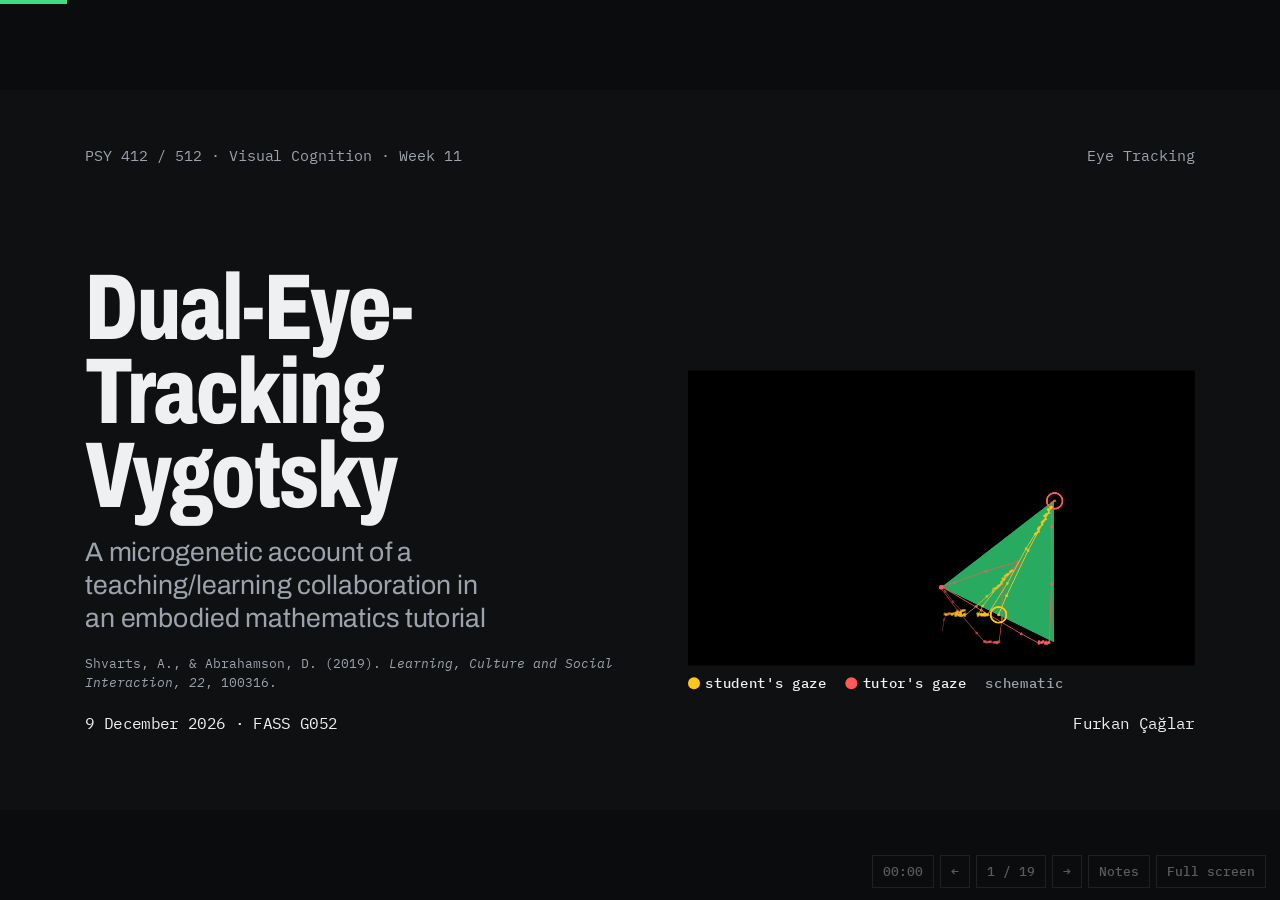
==== commit 7a413bfb: "fix: align wording with the papers Co-Authored-By: Claude Fable 5.2 <noreply@anthropic.com>" ====
--- a/eye-tracking/index.html
+++ b/eye-tracking/index.html
@@ -112,9 +112,9 @@
     <div class="meta"><span>Background 1</span><span>Vygotsky's claim</span></div>
     <h2 class="title">Learning is something two people do together.</h2>
     <div class="forms">
-      <div class="f"><span class="label">Real form · naive</span><h3 class="h3">How the learner perceives and acts now</h3><p>“The triangle turns green somewhere around here.”</p></div>
+      <div class="f"><span class="label">Real form · naive</span><h3 class="h3">How the learner perceives and acts now</h3><p>In this task: the triangle turns green somewhere around here.</p></div>
       <div class="arrow">→</div>
-      <div class="f ideal"><span class="label" style="color:#9DA3AC">Ideal form · cultural</span><h3 class="h3">How the culture perceives and acts</h3><p>“Those are the points equidistant from a point and a line. A parabola.”</p></div>
+      <div class="f ideal"><span class="label" style="color:#9DA3AC">Ideal form · cultural</span><h3 class="h3">How the culture perceives and acts</h3><p>In this task: those are the points equidistant from a point and a line. A parabola.</p></div>
     </div>
     <div class="cols c3" style="flex:0; margin-top:12px">
       <div class="cell" data-step="1"><span class="n">Idea 1 · the gardener</span><p><b>Teach by arranging the environment.</b> You do not grow a plant by pulling on it.</p></div>
@@ -137,7 +137,7 @@
       <div class="stack">
         <ul class="list">
           <li><b>Same picture, different objects.</b> Novices attend to a line's local details; experts to slope and intercepts.</li>
-          <li data-step="1"><b>Showing learners an expert's gaze helps</b> in radiology and zoology: where to look.</li>
+          <li data-step="1"><b>Showing learners an expert's gaze helps</b> in medicine and zoology: where to look.</li>
           <li data-step="2"><b>It does not help</b> in geometry and problem solving. There the hard part is <b>how to see</b>.</li>
           <li data-step="3" class="accent"><b style="color:inherit">So an ideal form of perception cannot simply be pointed at.</b></li>
         </ul>
@@ -159,11 +159,11 @@
       <div class="stack">
         <p class="body">The screen is green only at one hidden ratio. To keep it green while moving, the hands must travel at <b>different speeds</b>.</p>
         <div class="cell" data-step="1"><span class="n">Action-based design</span><p>Step 1: <b>solve a movement problem</b> with no symbols on screen. Step 2: the tutor brings in the mathematics to describe what the body already does.</p></div>
-        <div class="cell" data-step="2"><span class="n">Attentional anchor</span><p>An <b>imagined structure</b> the learner invents to steer the movement, for example the gap between the hands. It shows up as a <b>stable, repeating eye-movement pattern</b>.</p></div>
+        <div class="cell" data-step="2"><span class="n">Attentional anchor</span><p>An <b>imagined structure</b> the learner invents to steer the movement. It shows up as a <b>stable, repeating eye-movement pattern</b>.</p></div>
       </div>
     </div>
     <p class="src">After Abrahamson &amp; Trninic (2011), Fig. 1 in the paper. This demo uses a 1:2 ratio.</p>
-    <aside class="notes">Let someone find green by trial and error. The naive strategy, keeping a fixed distance between the hands, fails as soon as you move up. Students who succeed start looking at something that is not drawn anywhere, such as the interval between the hands growing as it rises. That invented perceptual object is the attentional anchor, and it is the central construct for the results: the authors identify it from repeating saccade patterns.</aside>
+    <aside class="notes">Let someone find green by trial and error. The naive strategy, keeping a fixed distance between the hands, fails as soon as you move up. Students who succeed start looking at something that is not drawn anywhere (in Abrahamson's other studies, for example the interval between the hands; that example is not in this paper). That invented perceptual object is the attentional anchor, and it is the central construct for the results: the authors identify it from repeating saccade patterns.</aside>
   </section>
 
   <!-- 6 · Joint attention -->
@@ -173,7 +173,7 @@
     <div class="cols c2">
       <div class="stack">
         <div class="cell"><span class="n">The classic answer</span><h3 class="h3">Gaze following</h3><p>I check your eyes, work out what you are attending to, and look there.</p></div>
-        <div class="cell" data-step="1"><span class="n">What dual eye tracking found</span><h3 class="h3">Watching the hands</h3><p>Infants and parents reach joint attention mostly by <b>looking at the object the other is handling</b>. No mind-reading needed.</p></div>
+        <div class="cell" data-step="1"><span class="n">What dual eye tracking found</span><h3 class="h3">Watching the hands</h3><p>Infants and adults also reach joint attention by <b>looking at the object the other is handling</b>. No mind-reading needed.</p></div>
       </div>
       <div class="stack" data-step="2">
         <ul class="list">
@@ -390,7 +390,7 @@
     <div class="cols c3" style="flex:0">
       <div class="cell"><span class="n">For tutors</span><p><b>Watch the action before you speak.</b> The useful prompt works on what the learner is already looking at.</p></div>
       <div class="cell" data-step="1"><span class="n">For interface cues</span><p>Arrows, highlights and animations <b>move attention to a new place</b>. The paper suggests giving new meaning to the current place instead.</p></div>
-      <div class="cell" data-step="2"><span class="n">For educational technology</span><p>Many screens and adaptive systems can <b>break the shared operational point</b> that joint attention grows from.</p></div>
+      <div class="cell" data-step="2"><span class="n">For educational technology</span><p>Judge multiple screens and adaptive systems by whether they keep <b>a shared operational point</b>, which joint attention grows from.</p></div>
     </div>
     <p class="quote" data-step="3" style="margin-top:40px">Open, by the authors' own account: when does this coupling arise, in which other settings, and how often does reframing actually work?</p>
     <aside class="notes">The practical message is a design principle, and it is one I find directly relevant to interface design and to HCI: most attention-guiding techniques redirect. The authors also say why automated tutors struggle with this genre: the right intervention depends on the moment-to-moment history of the learner's movement. They end with the limits of generality, which leads into the critique.</aside>
@@ -403,7 +403,7 @@
     <ul class="list">
       <li data-edit="c1">Four dyads and a handful of chosen stills. No counts of how often each pattern occurred, no second coder.</li>
       <li data-edit="c2">The headline lag, ~17 ms, is exactly one sample at 60 Hz. That is the instrument's resolution, not a measured anticipation.</li>
-      <li data-edit="c3">In two dyads the tutor is the first author, who knows the hypothesis. In the other two the tutor learned the task minutes earlier.</li>
+      <li data-edit="c3">In two dyads the tutor is the first author, who knows the hypothesis. In the other two the tutor is a student who had just learned the task.</li>
       <li data-edit="c4">“Seeing it as isosceles” is read off a saccade pattern. The same pattern could be checking, habit, or boredom.</li>
       <li data-edit="c5">“Reframing beats redirecting” rests on one success and one failure, with no redirecting condition and no learning measure.</li>
       <li data-edit="c6">Vygotsky wrote about children's development; these are adults in a lab doing a designed task for a few minutes.</li>
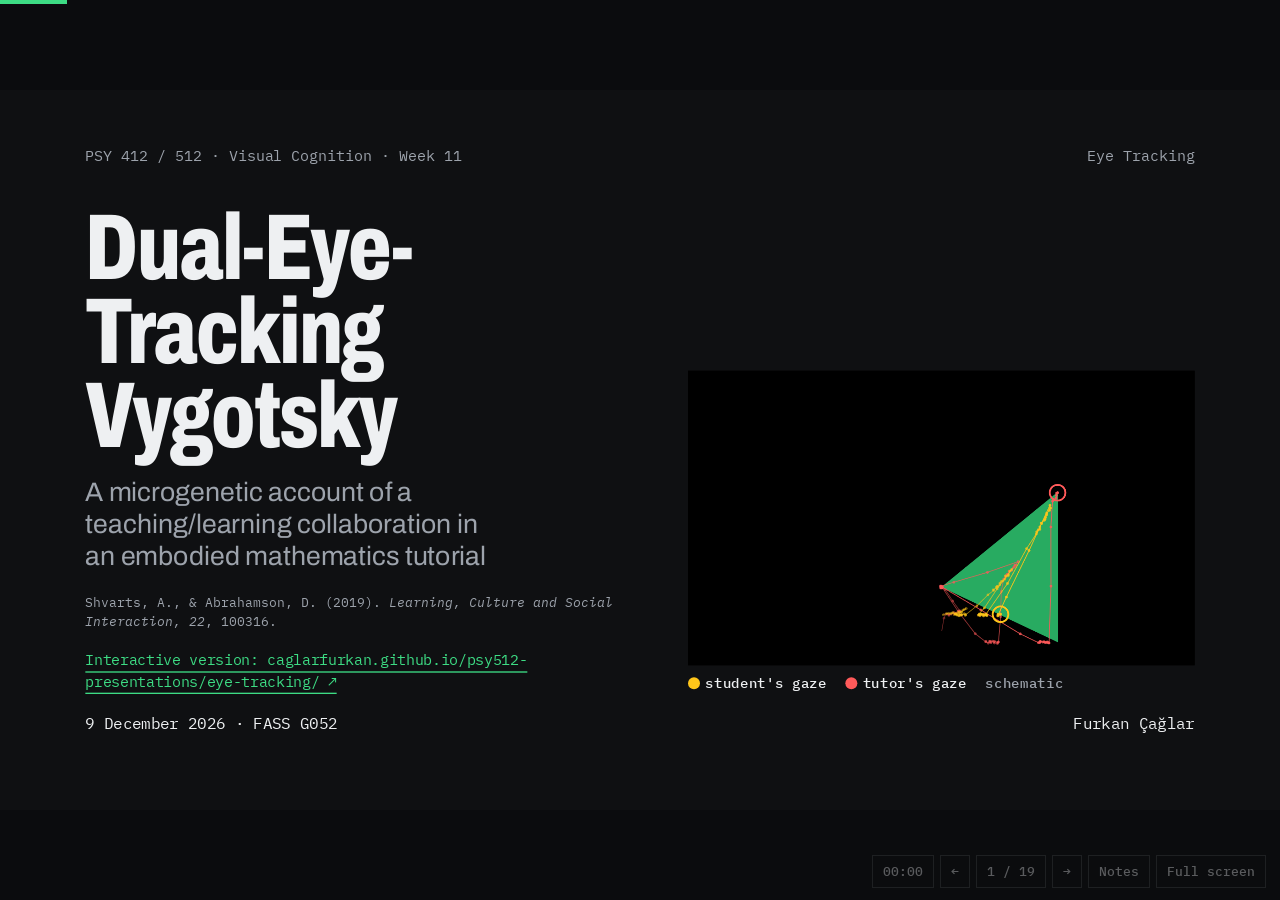
==== commit 7d1f83ce: "feat: link to the interactive version on the cover slides Co-Authored-By: Claude Fable 5.2 <noreply@" ====
--- a/eye-tracking/index.html
+++ b/eye-tracking/index.html
@@ -80,6 +80,7 @@
         <h1 class="mega" style="font-size:140px">Dual-Eye-Tracking Vygotsky</h1>
         <p class="lede">A microgenetic account of a teaching/learning collaboration in an embodied mathematics tutorial</p>
         <p class="label">Shvarts, A., &amp; Abrahamson, D. (2019). <i>Learning, Culture and Social Interaction, 22</i>, 100316.</p>
+        <p class="label"><a href="https://caglarfurkan.github.io/psy512-presentations/eye-tracking/" target="_blank" rel="noopener" style="color:var(--accent); text-decoration:none; border-bottom:2px solid var(--accent); padding-bottom:3px; font-size:22px">Interactive version: caglarfurkan.github.io/psy512-presentations/eye-tracking/ ↗</a></p>
       </div>
       <figure class="stack" style="gap:12px">
         <canvas class="screen" id="coverCv" width="1100" height="640"></canvas>
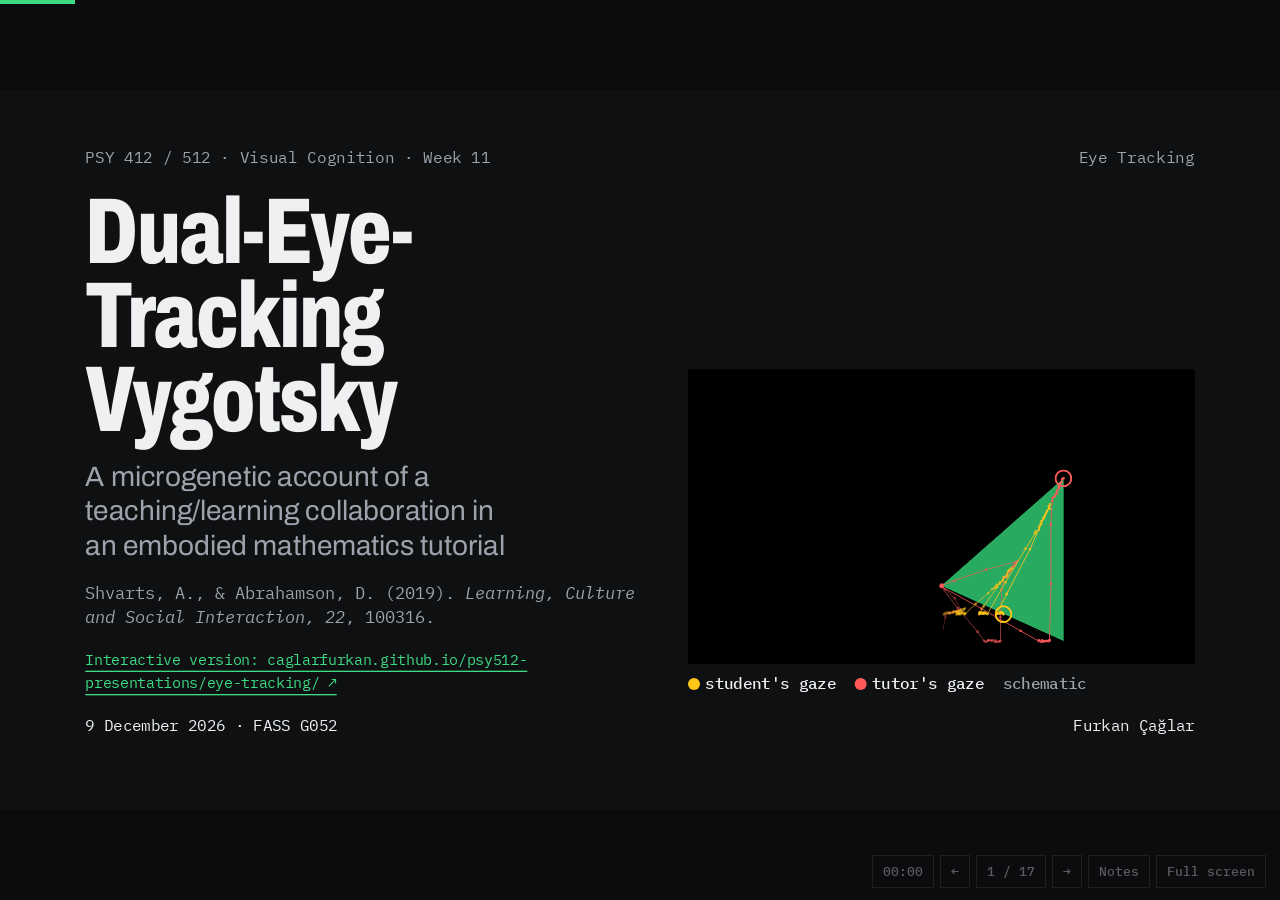
==== commit f8769664: "fix: larger text, 3 s cue, drop critique and question slides Co-Authored-By: Claude Opus 5.5 <norepl" ====
--- a/eye-tracking/index.html
+++ b/eye-tracking/index.html
@@ -22,14 +22,14 @@
   .road div { padding: 20px 22px 0; border-left: 3px solid var(--ink); display: flex; flex-direction: column; gap: 10px; }
   .road div:first-child { border-left: 0; padding-left: 0; }
   .road b { font: 800 84px/.9 var(--display); font-stretch: 70%; color: var(--accent); }
-  .road h3 { font: 700 34px/1.04 var(--display); font-stretch: 82%; }
-  .road p { font: 400 22px/1.35 var(--body); color: var(--mute); }
+  .road h3 { font: 700 38px/1.04 var(--display); font-stretch: 82%; }
+  .road p { font: 400 26px/1.32 var(--body); color: var(--mute); }
 
   .forms { display: grid; grid-template-columns: 1fr 120px 1fr; align-items: stretch; gap: 0; }
   .forms .f { border: 3px solid var(--ink); padding: 26px 30px; display: flex; flex-direction: column; gap: 10px; }
   .forms .f.ideal { background: var(--ink); color: var(--paper); }
   .forms .f.ideal p { color: #C8CCD2; }
-  .forms .f p { font: 400 25px/1.36 var(--body); color: var(--mute); }
+  .forms .f p { font: 400 28px/1.34 var(--body); color: var(--mute); }
   .forms .arrow { display: grid; place-items: center; font: 800 72px var(--display); color: var(--accent); }
 
   .graph { background: var(--card); border: 1px solid var(--rule); }
@@ -38,34 +38,34 @@
 
   .mit { display: grid; grid-template-columns: 1fr; }
   .rq { width: 100%; border-collapse: collapse; }
-  .rq th { text-align: left; font: 500 20px/1.3 var(--mono); color: var(--mute); padding: 0 28px 12px 0; border-bottom: 3px solid var(--ink); }
-  .rq td { padding: 20px 28px 20px 0; border-bottom: 1px solid var(--rule); vertical-align: top; font: 400 27px/1.34 var(--body); }
+  .rq th { text-align: left; font: 500 24px/1.3 var(--mono); color: var(--mute); padding: 0 28px 12px 0; border-bottom: 3px solid var(--ink); }
+  .rq td { padding: 20px 28px 20px 0; border-bottom: 1px solid var(--rule); vertical-align: top; font: 400 31px/1.3 var(--body); }
   .rq td:first-child { font: 800 64px/.9 var(--display); font-stretch: 70%; color: var(--accent); width: 70px; }
   .rq td:nth-child(2) { font-weight: 650; width: 40%; }
 
-  .chain { display: flex; align-items: center; gap: 14px; font: 500 22px var(--mono); flex-wrap: wrap; }
+  .chain { display: flex; align-items: center; gap: 14px; font: 500 25px var(--mono); flex-wrap: wrap; }
   .chain span { border: 2px solid var(--ink); padding: 12px 14px; }
   .chain span.t { background: var(--tut); border-color: var(--tut); color: #fff; }
   .chain span.s { background: #FFC61A; border-color: #FFC61A; color: #0F1012; }
   .chain i { font-style: normal; color: var(--mute); }
 
   .taskbar { display: flex; gap: 12px; align-items: center; flex-wrap: wrap; }
-  .taskbar .chip { font-size: 19px; padding: 10px 14px; }
-  .readout { font: 500 22px var(--mono); margin-left: auto; }
+  .taskbar .chip { font-size: 22px; padding: 10px 14px; }
+  .readout { font: 500 25px var(--mono); margin-left: auto; }
   .simhead { display: flex; justify-content: space-between; align-items: center; gap: 20px; }
-  .legend { display: flex; gap: 28px; font: 500 21px var(--mono); align-items: center; }
+  .legend { display: flex; gap: 28px; font: 500 24px var(--mono); align-items: center; }
 
   .talk { display: flex; flex-direction: column; gap: 10px; }
-  .talk p { font: 400 25px/1.34 var(--body); padding: 12px 18px; max-width: 88%; }
+  .talk p { font: 400 30px/1.3 var(--body); padding: 12px 18px; max-width: 88%; }
   .talk .T { background: var(--tut); color: #fff; align-self: flex-start; }
   .talk .S { background: #FFC61A; color: #0F1012; align-self: flex-end; }
-  .talk .note { font: 400 19px/1.4 var(--mono); color: var(--mute); padding: 0; max-width: none; }
+  .talk .note { font: 400 23px/1.35 var(--mono); color: var(--mute); padding: 0; max-width: none; }
 
   .model { width: 100%; border-collapse: collapse; table-layout: fixed; }
   .model th { text-align: left; vertical-align: bottom; padding: 0 20px 14px 0; border-bottom: 3px solid var(--ink); font: 700 34px/1.02 var(--display); font-stretch: 80%; }
-  .model th small { display: block; font: 500 19px var(--mono); color: var(--accent); margin-bottom: 6px; }
-  .model th:first-child, .model td:first-child { width: 210px; font: 500 20px/1.3 var(--mono); color: var(--mute); }
-  .model td { padding: 16px 20px 16px 0; border-bottom: 1px solid var(--rule); vertical-align: top; font: 400 24px/1.32 var(--body); }
+  .model th small { display: block; font: 500 22px var(--mono); color: var(--accent); margin-bottom: 6px; }
+  .model th:first-child, .model td:first-child { width: 210px; font: 500 23px/1.3 var(--mono); color: var(--mute); }
+  .model td { padding: 16px 20px 16px 0; border-bottom: 1px solid var(--rule); vertical-align: top; font: 400 27px/1.28 var(--body); }
   .sync { height: 16px; background: var(--rule); position: relative; margin-top: 8px; }
   .sync i { position: absolute; left: 0; top: 0; bottom: 0; background: var(--accent); }
 </style>
@@ -395,35 +395,6 @@
     </div>
     <p class="quote" data-step="3" style="margin-top:40px">Open, by the authors' own account: when does this coupling arise, in which other settings, and how often does reframing actually work?</p>
     <aside class="notes">The practical message is a design principle, and it is one I find directly relevant to interface design and to HCI: most attention-guiding techniques redirect. The authors also say why automated tutors struggle with this genre: the right intervention depends on the moment-to-moment history of the learner's movement. They end with the limits of generality, which leads into the critique.</aside>
-  </section>
-
-  <!-- 17 · Critique -->
-  <section class="slide">
-    <div class="meta"><span>Critical reading</span><span>Limits · click any line to edit</span></div>
-    <h2 class="title">What I would push back on.</h2>
-    <ul class="list">
-      <li data-edit="c1">Four dyads and a handful of chosen stills. No counts of how often each pattern occurred, no second coder.</li>
-      <li data-edit="c2">The headline lag, ~17 ms, is exactly one sample at 60 Hz. That is the instrument's resolution, not a measured anticipation.</li>
-      <li data-edit="c3">In two dyads the tutor is the first author, who knows the hypothesis. In the other two the tutor is a student who had just learned the task.</li>
-      <li data-edit="c4">“Seeing it as isosceles” is read off a saccade pattern. The same pattern could be checking, habit, or boredom.</li>
-      <li data-edit="c5">“Reframing beats redirecting” rests on one success and one failure, with no redirecting condition and no learning measure.</li>
-      <li data-edit="c6">Vygotsky wrote about children's development; these are adults in a lab doing a designed task for a few minutes.</li>
-    </ul>
-    <aside class="notes">Starting points; rewrite them in your own words, they save automatically in this browser. The second point is the sharpest technically: with 60 Hz sampling and a 30 Hz scene video, a one-sample lag cannot distinguish prediction from perfect tracking. The authors themselves call the evidence idiosyncratic to their lab setting. A fair counterpoint to keep ready: the paper's stated aim is a method and an exemplification, not an effect size.</aside>
-  </section>
-
-  <!-- 18 · Discussion -->
-  <section class="slide dark">
-    <div class="meta"><span>Discussion</span><span>Click a question to edit</span></div>
-    <h2 class="title">Questions for the room.</h2>
-    <ol class="qs">
-      <li data-edit="q1">The tutor's gaze follows within 17–60 ms. Is she predicting the student, or just tracking a moving object like anyone would?</li>
-      <li data-edit="q2">Can an eye-movement pattern show what someone understands, or only where they look?</li>
-      <li data-edit="q3">Interfaces guide attention with highlights and arrows. When does a cue help, and when does it replace the seeing?</li>
-      <li data-edit="q4">Could an AI tutor with an eye tracker find the “micro-zone”? What would it need besides gaze?</li>
-    </ol>
-    <p class="src">Other readings this week: Zhaoping (2026), vision as looking and seeing through a bottleneck · Korda et al. (2024), eye behaviour coupled to imagery · Wynn et al. (2020), gaze reinstatement · Takamura et al. (2026), eye movements in aphantasia.</p>
-    <aside class="notes">Replace with your own questions before class. Q1 and Q2 are methodological. Q3 and Q4 are where the paper meets design and HCI. Bridge to the other readings: Zhaoping separates looking from seeing at the level of the visual system; this paper separates them at the level of culture. Korda et al. describe eyes coupled to one's own imagery; here the tutor's eyes are coupled to someone else's action.</aside>
   </section>
 
   <!-- 19 · End -->
--- a/shared/deck.css
+++ b/shared/deck.css
@@ -30,20 +30,20 @@
 [data-step].on { opacity: 1; transform: none; }
 
 /* type */
-.meta { display: flex; justify-content: space-between; font: 400 22px/1 var(--mono); color: var(--mute); letter-spacing: .02em; }
+.meta { display: flex; justify-content: space-between; font: 400 24px/1 var(--mono); color: var(--mute); letter-spacing: .02em; }
 .mega { font: 800 164px/.9 var(--display); font-stretch: 72%; letter-spacing: -.02em; text-wrap: balance; }
 .title { font: 750 88px/.96 var(--display); font-stretch: 75%; letter-spacing: -.015em; text-wrap: balance; max-width: 1560px; }
 .title.sm { font-size: 72px; }
 .statement { font: 750 120px/.94 var(--display); font-stretch: 70%; letter-spacing: -.02em; text-wrap: balance; }
-.lede { font: 400 40px/1.22 var(--body); color: var(--mute); max-width: 1300px; text-wrap: balance; }
-.body { font: 400 30px/1.4 var(--body); }
-.label { font: 400 20px/1.45 var(--mono); color: var(--mute); }
+.lede { font: 400 42px/1.22 var(--body); color: var(--mute); max-width: 1300px; text-wrap: balance; }
+.body { font: 400 32px/1.4 var(--body); }
+.label { font: 400 25px/1.4 var(--mono); color: var(--mute); }
 .mono { font-family: var(--mono); }
 .accent { color: var(--accent); }
 .second { color: var(--second); }
 .spacer { flex: 1; }
-.src { position: absolute; left: 128px; right: 128px; bottom: 44px; font: 400 18px/1.4 var(--mono); color: var(--mute); }
-.h3 { font: 700 42px/1.02 var(--display); font-stretch: 80%; }
+.src { margin-top: auto; padding-top: 8px; font: 400 22px/1.4 var(--mono); color: var(--mute); flex-shrink: 0; }
+.h3 { font: 700 44px/1.02 var(--display); font-stretch: 80%; }
 .big { font: 800 150px/.85 var(--display); font-stretch: 68%; color: var(--accent); font-variant-numeric: tabular-nums; }
 .big small { font: 400 26px var(--mono); color: var(--mute); margin-left: 10px; }
 
@@ -56,20 +56,20 @@
 .stack { display: flex; flex-direction: column; gap: 24px; min-width: 0; }
 .row { display: flex; gap: 16px; align-items: center; flex-wrap: wrap; }
 .cell { border-top: 3px solid var(--ink); padding-top: 16px; display: flex; flex-direction: column; gap: 10px; min-width: 0; }
-.cell p { font: 400 25px/1.36 var(--body); color: var(--mute); }
+.cell p { font: 400 29px/1.32 var(--body); color: var(--mute); }
 .cell p b, .list li b { color: var(--ink); font-weight: 650; }
-.cell .n { font: 500 20px var(--mono); color: var(--accent); }
+.cell .n { font: 500 24px var(--mono); color: var(--accent); }
 .list { list-style: none; margin: 0; padding: 0; border-top: 3px solid var(--ink); }
-.list li { padding: 15px 0; border-bottom: 1px solid var(--rule); font: 400 28px/1.34 var(--body); }
-.list li small { display: block; font: 400 19px/1.4 var(--mono); color: var(--mute); margin-top: 4px; }
-.list.tight li { font-size: 25px; padding: 12px 0; }
+.list li { padding: 14px 0; border-bottom: 1px solid var(--rule); font: 400 31px/1.3 var(--body); }
+.list li small { display: block; font: 400 23px/1.35 var(--mono); color: var(--mute); margin-top: 4px; }
+.list.tight li { font-size: 29px; padding: 11px 0; }
 .box { background: var(--card); border: 1px solid var(--rule); padding: 24px 28px; }
-.tag { display: inline-block; font: 500 18px/1 var(--mono); border: 2px solid currentColor; padding: 6px 10px; letter-spacing: .03em; }
+.tag { display: inline-block; font: 500 22px/1 var(--mono); border: 2px solid currentColor; padding: 6px 10px; letter-spacing: .03em; }
 .quote { font: 500 38px/1.25 var(--body); border-left: 6px solid var(--accent); padding-left: 24px; }
 
 /* controls */
 button.chip, .seg button {
-  font: 500 22px/1 var(--mono); color: var(--ink); background: transparent; border: 2px solid var(--ink);
+  font: 500 24px/1 var(--mono); color: var(--ink); background: transparent; border: 2px solid var(--ink);
   padding: 12px 18px; cursor: pointer; border-radius: 0;
 }
 button.chip[aria-pressed="true"], .seg button[aria-pressed="true"] { background: var(--ink); color: var(--paper); }
@@ -81,11 +81,10 @@
 .seg button + button { border-left: 0; }
 button:focus-visible, input:focus-visible, [contenteditable]:focus-visible { outline: 3px solid var(--accent); outline-offset: 3px; }
 input[type=range] { accent-color: var(--accent); width: 100%; height: 28px; }
-.slider { display: grid; grid-template-columns: 1fr auto; gap: 4px 16px; font: 500 22px var(--mono); }
+.slider { display: grid; grid-template-columns: 1fr auto; gap: 4px 16px; font: 500 25px var(--mono); }
 .slider input { grid-column: 1 / -1; }
 .slider output { color: var(--accent); }
-.edit { outline: none; cursor: text; border-bottom: 2px dashed transparent; }
-.edit:hover { border-bottom-color: var(--rule); }
+.edit { outline: none; cursor: text; }
 .edit:focus { background: color-mix(in srgb, var(--accent) 12%, transparent); }
 canvas { display: block; }
 
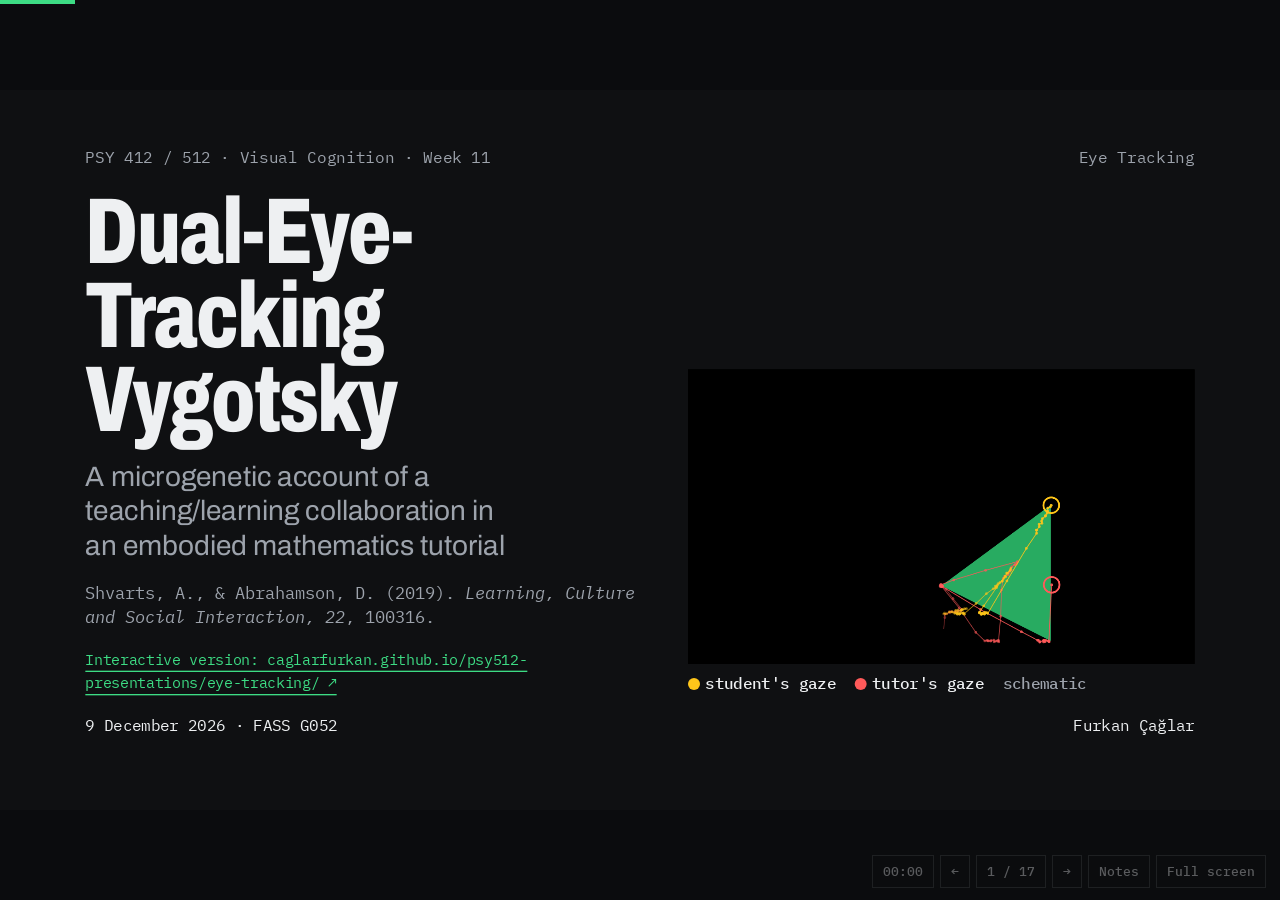
==== commit bf7a483e: "fix: plain slide titles, thank-you end slides, overlaps on slides 5 and 11 Co-Authored-By: Claude Op" ====
--- a/eye-tracking/index.html
+++ b/eye-tracking/index.html
@@ -95,7 +95,7 @@
   <section class="slide">
     <div class="meta"><span>The paper</span><span>A qualitative case study with two eye trackers</span></div>
     <h2 class="title">When a tutor watches a student think, where do the tutor's eyes go?</h2>
-    <p class="lede">One eye tracker shows where a person looks. Two, on the same screen, show a relationship.</p>
+    <p class="lede">Dual eye tracking records two people's gaze on the same screen at the same time.</p>
     <div class="spacer"></div>
     <div class="road">
       <div><b>1</b><h3>Background</h3><p>Vygotsky, expert vision, embodied design, joint attention</p></div>
@@ -111,7 +111,7 @@
   <!-- 3 · Vygotsky -->
   <section class="slide">
     <div class="meta"><span>Background 1</span><span>Vygotsky's claim</span></div>
-    <h2 class="title">Learning is something two people do together.</h2>
+    <h2 class="title">Vygotsky: teaching/learning as collaboration.</h2>
     <div class="forms">
       <div class="f"><span class="label">Real form · naive</span><h3 class="h3">How the learner perceives and acts now</h3><p>In this task: the triangle turns green somewhere around here.</p></div>
       <div class="arrow">→</div>
@@ -129,7 +129,7 @@
   <!-- 4 · Looking is not seeing -->
   <section class="slide" data-hook="graph">
     <div class="meta"><span>Background 2</span><span>Education changes perception</span></div>
-    <h2 class="title">Looking is not seeing.</h2>
+    <h2 class="title">Expert and novice perception.</h2>
     <div class="cols" style="grid-template-columns: 820px 1fr">
       <div class="stack" style="gap:14px">
         <div class="graph"><svg id="graphSvg" viewBox="0 0 820 470"></svg></div>
@@ -140,7 +140,7 @@
           <li><b>Same picture, different objects.</b> Novices attend to a line's local details; experts to slope and intercepts.</li>
           <li data-step="1"><b>Showing learners an expert's gaze helps</b> in medicine and zoology: where to look.</li>
           <li data-step="2"><b>It does not help</b> in geometry and problem solving. There the hard part is <b>how to see</b>.</li>
-          <li data-step="3" class="accent"><b style="color:inherit">So an ideal form of perception cannot simply be pointed at.</b></li>
+          <li data-step="3">The authors suggest: learning <b>how to see</b> may need more than guidance on <b>where to look</b>.</li>
         </ul>
       </div>
     </div>
@@ -151,7 +151,7 @@
   <!-- 5 · Embodied design -->
   <section class="slide" data-hook="mit">
     <div class="meta"><span>Background 3</span><span>Try it · the Mathematics Imagery Trainer</span></div>
-    <h2 class="title">First learn the movement. Then name it.</h2>
+    <h2 class="title">Action-based embodied design.</h2>
     <div class="cols" style="grid-template-columns: 820px 1fr">
       <div class="stack" style="gap:12px">
         <canvas class="screen" id="mitCv" width="820" height="520" style="width:820px"></canvas>
@@ -182,7 +182,7 @@
           <li><b>Learning is better when the learner leads</b> joint attention and the adult follows.</li>
           <li><b>Experts and novices drift toward each other</b> when they play Tetris together.</li>
         </ul>
-        <p class="quote" data-step="3">The paper's strong claim: tutoring always rests on this silent sensorimotor coordination, even when nothing visible is happening.</p>
+        <p class="body" style="color:var(--mute)" data-step="3">The authors' hypothesis: tutoring relies on this sensorimotor coordination even when it is not visible.</p>
       </div>
     </div>
     <p class="src">Yu &amp; Smith (2016, 2017); Flanagan &amp; Johansson (2003); Tomasello &amp; Farrar (1986); Jermann et al. (2010), as reviewed in §2.4.</p>
@@ -206,7 +206,7 @@
   <!-- 8 · Method -->
   <section class="slide">
     <div class="meta"><span>Method</span><span>§3</span></div>
-    <h2 class="title">Two pairs of goggles, one screen.</h2>
+    <h2 class="title">Method: dual eye tracking.</h2>
     <div class="cols c2">
       <div class="stack">
         <ul class="list tight">
@@ -275,7 +275,7 @@
   <!-- 11 · Phase 1 -->
   <section class="slide dark" data-hook="p1">
     <div class="meta"><span>Results · Phase 1 of 4</span><span>Convergence</span></div>
-    <h2 class="title sm">The tutor's eyes ride on the student's hand.</h2>
+    <h2 class="title sm">Phase 1: the tutor's gaze follows the student's action.</h2>
     <div class="cols" style="grid-template-columns: 1040px 1fr">
       <div class="stack" style="gap:12px">
         <canvas class="screen" id="p1Cv" width="1100" height="640" style="width:1040px"></canvas>
@@ -288,7 +288,7 @@
           <li data-step="2"><b>The student's eyes plan:</b> jump ahead, wait ~600 ms, then the hand follows.</li>
           <li data-step="3"><b>At a surprise turn</b> the tutor falls 200–300 ms behind, then locks on again.</li>
         </ul>
-        <p class="body accent" data-step="4"><b>Joint attention comes out of joint action.</b> The student leads; the tutor is tuned to the real form.</p>
+        <p class="body" style="color:var(--mute)" data-step="4">Authors' reading: joint attention emerges from joint action, with the student leading.</p>
       </div>
     </div>
     <aside class="notes">In this phase the two gaze paths are nearly on top of each other. The authors' argument: a lag far shorter than saccadic reaction time means the tutor is anticipating, not reacting. The tutor is not reading the student's eyes; both are coupled to the same moving object, which acts like an extension of the student's body. Switch to student only to show the look-ahead: gaze goes to where the triangle will be moved. Keep in mind for the critique: 17 milliseconds is exactly one sample.</aside>
@@ -297,7 +297,7 @@
   <!-- 12 · Phase 2 -->
   <section class="slide dark" data-hook="p2">
     <div class="meta"><span>Results · Phase 2 of 4</span><span>Divergence</span></div>
-    <h2 class="title sm">Same triangle. The tutor starts seeing something else.</h2>
+    <h2 class="title sm">Phase 2: student and tutor gaze diverge.</h2>
     <div class="cols" style="grid-template-columns: 1040px 1fr">
       <div class="stack" style="gap:12px">
         <canvas class="screen" id="p2Cv" width="1100" height="640" style="width:1040px"></canvas>
@@ -310,7 +310,7 @@
           <li data-step="2"><span class="tut"><b style="color:inherit">Tutor:</b></span> quick back-and-forth saccades <b>along the median or a side</b>, restarting from wherever the student puts the corner.</li>
           <li data-step="3">An <b>“inert” attentional anchor</b>: the eye pattern of someone keeping it isosceles, without moving anything.</li>
         </ul>
-        <p class="body accent" data-step="4"><b>Out of sync in perception, still coupled in action.</b> One sees “green”, the other sees “isosceles”.</p>
+        <p class="body" style="color:var(--mute)" data-step="4">Authors' reading: the gazes are out of sync, but the tutor's gaze is still tied to the student's action.</p>
       </div>
     </div>
     <aside class="notes">This is the paper's most interesting observation. As soon as the triangle is green, the tutor's gaze stops following and starts measuring: saccades from the moving vertex down the median or along a side, as if checking the two equal lengths. The tutor is rehearsing how she would do it herself. Real and ideal forms now coexist in the same activity. The authors speculate about the function: the tutor keeps comparing the student's performance to the ideal and waits for the right moment to step in.</aside>
@@ -319,7 +319,7 @@
   <!-- 13 · Phase 3 -->
   <section class="slide dark" data-hook="p3">
     <div class="meta"><span>Results · Phase 3 of 4</span><span>Embodied discovery</span></div>
-    <h2 class="title sm">The student's eyes find a structure of their own.</h2>
+    <h2 class="title sm">Phase 3: the student develops an attentional anchor.</h2>
     <div class="cols" style="grid-template-columns: 1040px 1fr">
       <div class="stack" style="gap:12px">
         <canvas class="screen" id="p3Cv" width="1100" height="640" style="width:1040px"></canvas>
@@ -332,7 +332,7 @@
           <li data-step="2"><span class="stu"><b style="color:inherit">Student:</b></span> pursuit gives way to <b>repeating saccades</b> along the median or a side. An attentional anchor has formed.</li>
           <li data-step="3"><b>Not the tutor's pattern.</b> In one dyad the student runs the median while the tutor checks one side, then the other.</li>
         </ul>
-        <p class="body accent" data-step="4"><b>The environment did the teaching.</b> The student knows how, but cannot yet say what.</p>
+        <p class="body" style="color:var(--mute)" data-step="4">Authors' reading: the anchor came from the designed task, not direct instruction. It does not yet mean the student knows the rule.</p>
       </div>
     </div>
     <aside class="notes">The student arrives at an anchor through her own practice inside the designed task: Vygotsky's gardener. Important detail: the student's and tutor's anchors need not be the same pattern. What has to be shared in the end is the mathematical meaning, not the scan path. Having an anchor does not mean being aware of the rule, which is why phase 4 is needed.</aside>
@@ -341,7 +341,7 @@
   <!-- 14 · Phase 4 -->
   <section class="slide">
     <div class="meta"><span>Results · Phase 4 of 4</span><span>Conceptual discovery</span></div>
-    <h2 class="title sm">One question, asked at the right moment. Or too soon.</h2>
+    <h2 class="title sm">Phase 4: the tutor's prompt in two dyads.</h2>
     <div class="cols c2">
       <div class="stack">
         <span class="tag accent">Dyad 1 · it works</span>
@@ -363,7 +363,7 @@
         </div>
       </div>
     </div>
-    <p class="body" data-step="4" style="border-top:3px solid var(--ink); padding-top:16px"><b class="accent">Micro-zone of proximal development:</b> the moment when the body already has the solution and one prompt can turn it into a concept.</p>
+    <p class="body" data-step="4" style="border-top:3px solid var(--ink); padding-top:16px"><b class="accent">Micro-zone of proximal development:</b> the authors' term for the moment when the student moves fluently and a tutor's prompt can lead to the concept.</p>
     <p class="src">Dialogue shortened from the transcripts in §4.4.</p>
     <aside class="notes">Two cases make the argument. In the first, the student is fluent, has an anchor, and a question about 'the triangle' as a whole is enough: the concept was already there in action. In the second the tutor asks before the student has integrated the bottom of the curve into the same movement scheme; she gives a non-normative rule about an angle, and the tutor sends her back to practise. The authors read the failure as the tutor not attending to the student's micro-history. The term they introduce is the micro-zone of proximal development.</aside>
   </section>
@@ -371,7 +371,7 @@
   <!-- 15 · Model -->
   <section class="slide">
     <div class="meta"><span>Discussion in the paper</span><span>The model in one table</span></div>
-    <h2 class="title sm">Teaching and learning as one system with two pairs of eyes.</h2>
+    <h2 class="title sm">The authors' model across the four phases.</h2>
     <table class="model">
       <tr><th></th><th><small>Phase 1</small>Convergence</th><th><small>Phase 2</small>Divergence</th><th><small>Phase 3</small>Embodied discovery</th><th><small>Phase 4</small>Conceptual discovery</th></tr>
       <tr><td>Student's eyes</td><td>Follow the corner, plan ahead</td><td>Follow the corner</td><td>Own anchor: saccades along median or side</td><td>Stay on the anchor; look at the sides after naming the rule</td></tr>
@@ -387,13 +387,13 @@
   <!-- 16 · Implications -->
   <section class="slide">
     <div class="meta"><span>Discussion in the paper</span><span>Educational applications</span></div>
-    <h2 class="title">Reframe attention. Do not redirect it.</h2>
+    <h2 class="title">Educational implications.</h2>
     <div class="cols c3" style="flex:0">
       <div class="cell"><span class="n">For tutors</span><p><b>Watch the action before you speak.</b> The useful prompt works on what the learner is already looking at.</p></div>
       <div class="cell" data-step="1"><span class="n">For interface cues</span><p>Arrows, highlights and animations <b>move attention to a new place</b>. The paper suggests giving new meaning to the current place instead.</p></div>
       <div class="cell" data-step="2"><span class="n">For educational technology</span><p>Judge multiple screens and adaptive systems by whether they keep <b>a shared operational point</b>, which joint attention grows from.</p></div>
     </div>
-    <p class="quote" data-step="3" style="margin-top:40px">Open, by the authors' own account: when does this coupling arise, in which other settings, and how often does reframing actually work?</p>
+    <p class="body" data-step="3" style="margin-top:40px; color:var(--mute)">Open questions, by the authors' own account: when does this coupling arise, in which other settings, and how often does reframing actually work?</p>
     <aside class="notes">The practical message is a design principle, and it is one I find directly relevant to interface design and to HCI: most attention-guiding techniques redirect. The authors also say why automated tutors struggle with this genre: the right intervention depends on the moment-to-moment history of the learner's movement. They end with the limits of generality, which leads into the critique.</aside>
   </section>
 
@@ -401,11 +401,10 @@
   <section class="slide">
     <div class="meta"><span>Reference</span><span>Thank you</span></div>
     <div class="spacer"></div>
-    <h2 class="statement">Two people can look at one triangle and see two different things.</h2>
-    <p class="lede">Teaching, on this account, is waiting for the moment when one question closes the gap.</p>
+    <h2 class="statement">Thank you</h2>
     <div class="spacer"></div>
     <p class="label" style="max-width:1500px">Shvarts, A., &amp; Abrahamson, D. (2019). Dual-eye-tracking Vygotsky: A microgenetic account of a teaching/learning collaboration in an embodied-interaction technological tutorial for mathematics. <i>Learning, Culture and Social Interaction, 22</i>, 100316. https://doi.org/10.1016/j.lcsi.2019.05.003 · All gaze animations are schematic reconstructions; no figure is reproduced from the paper.</p>
-    <aside class="notes">One-line takeaway, then open the floor.</aside>
+    <aside class="notes">Thank the room and open the floor.</aside>
   </section>
 
 </main>
